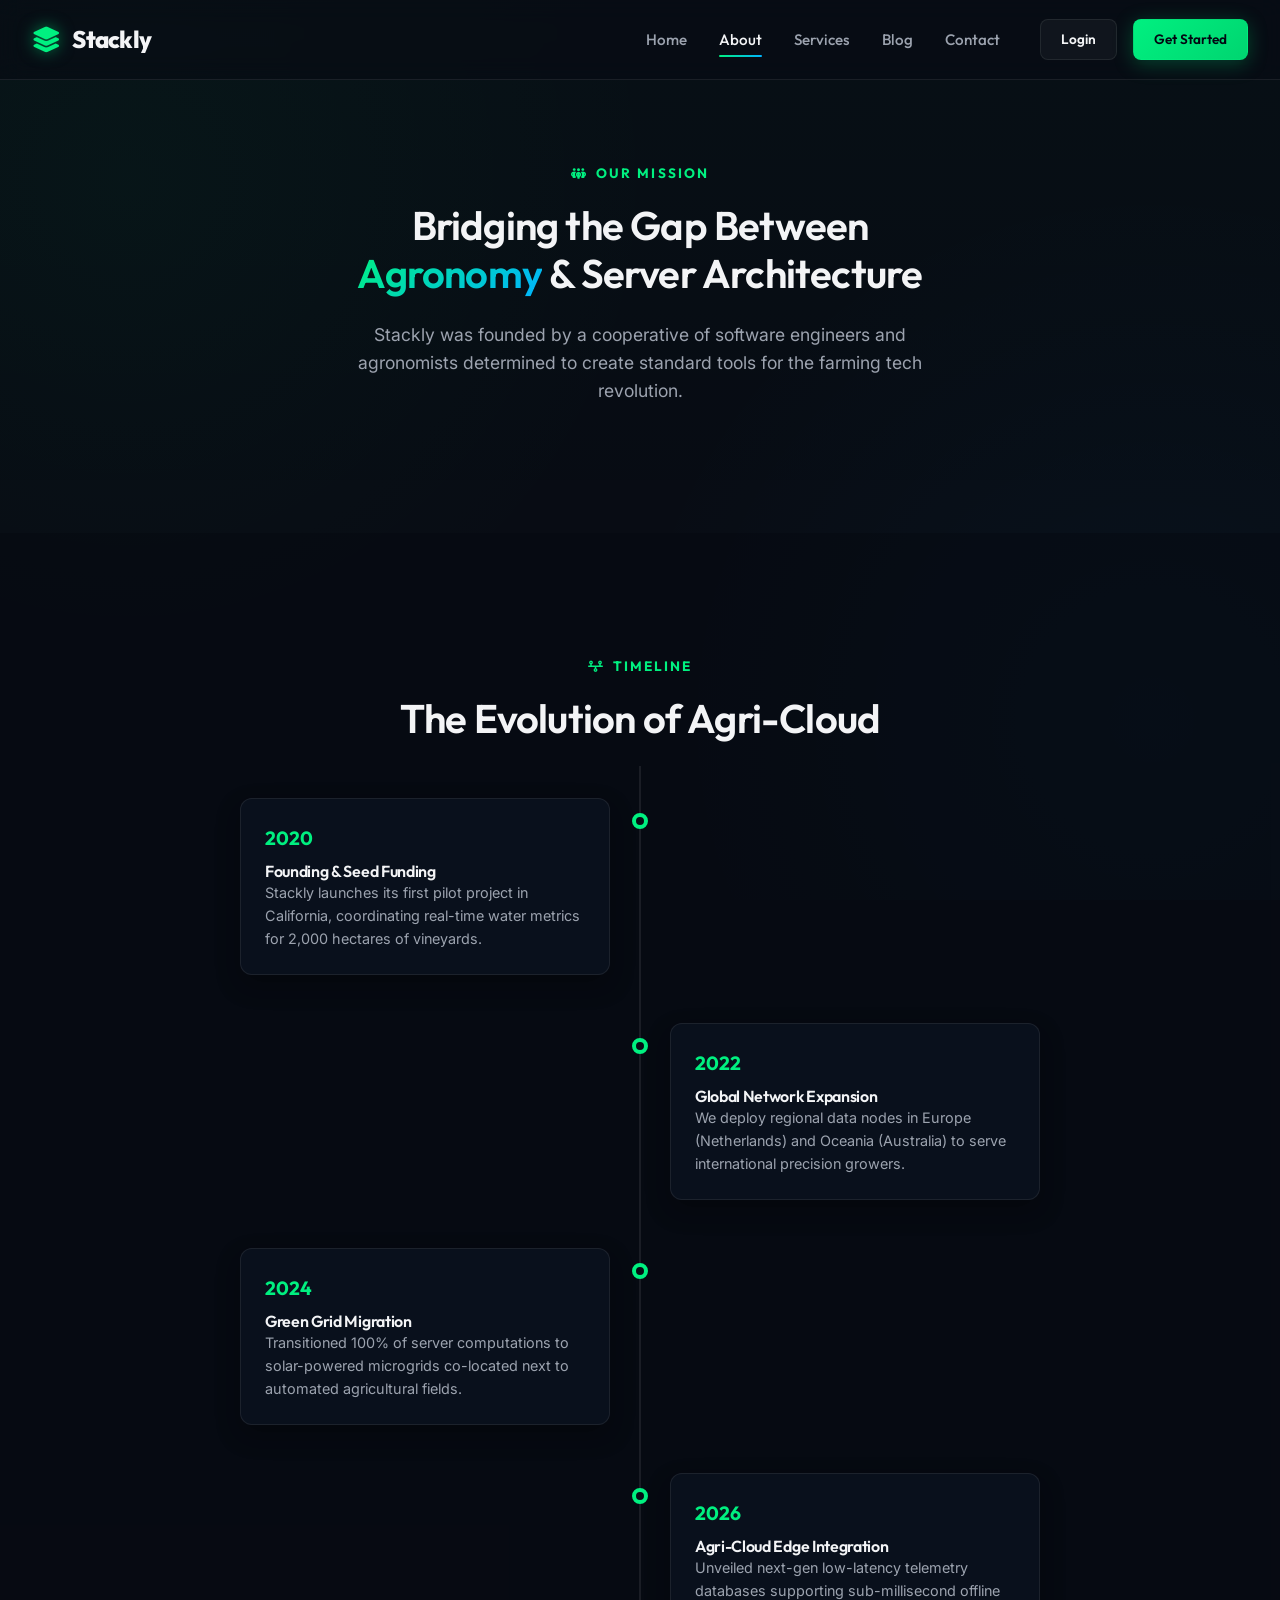
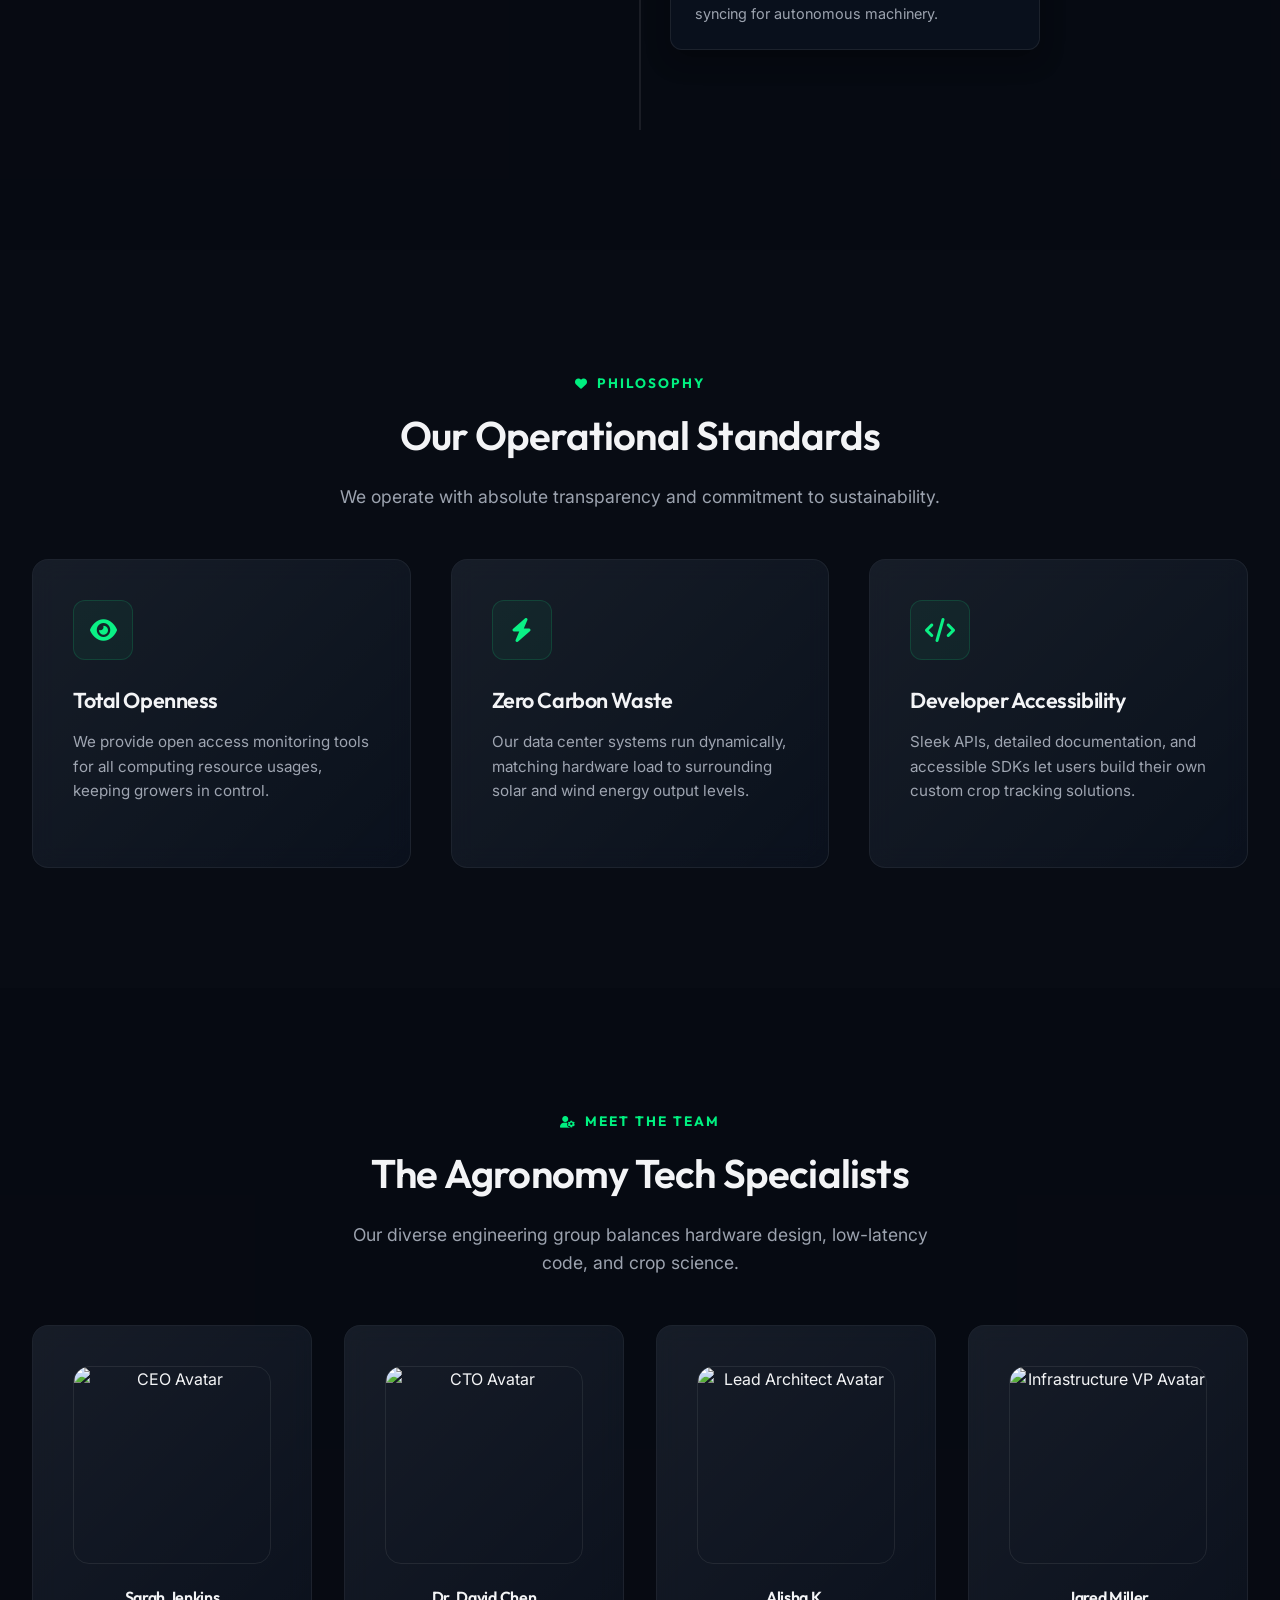
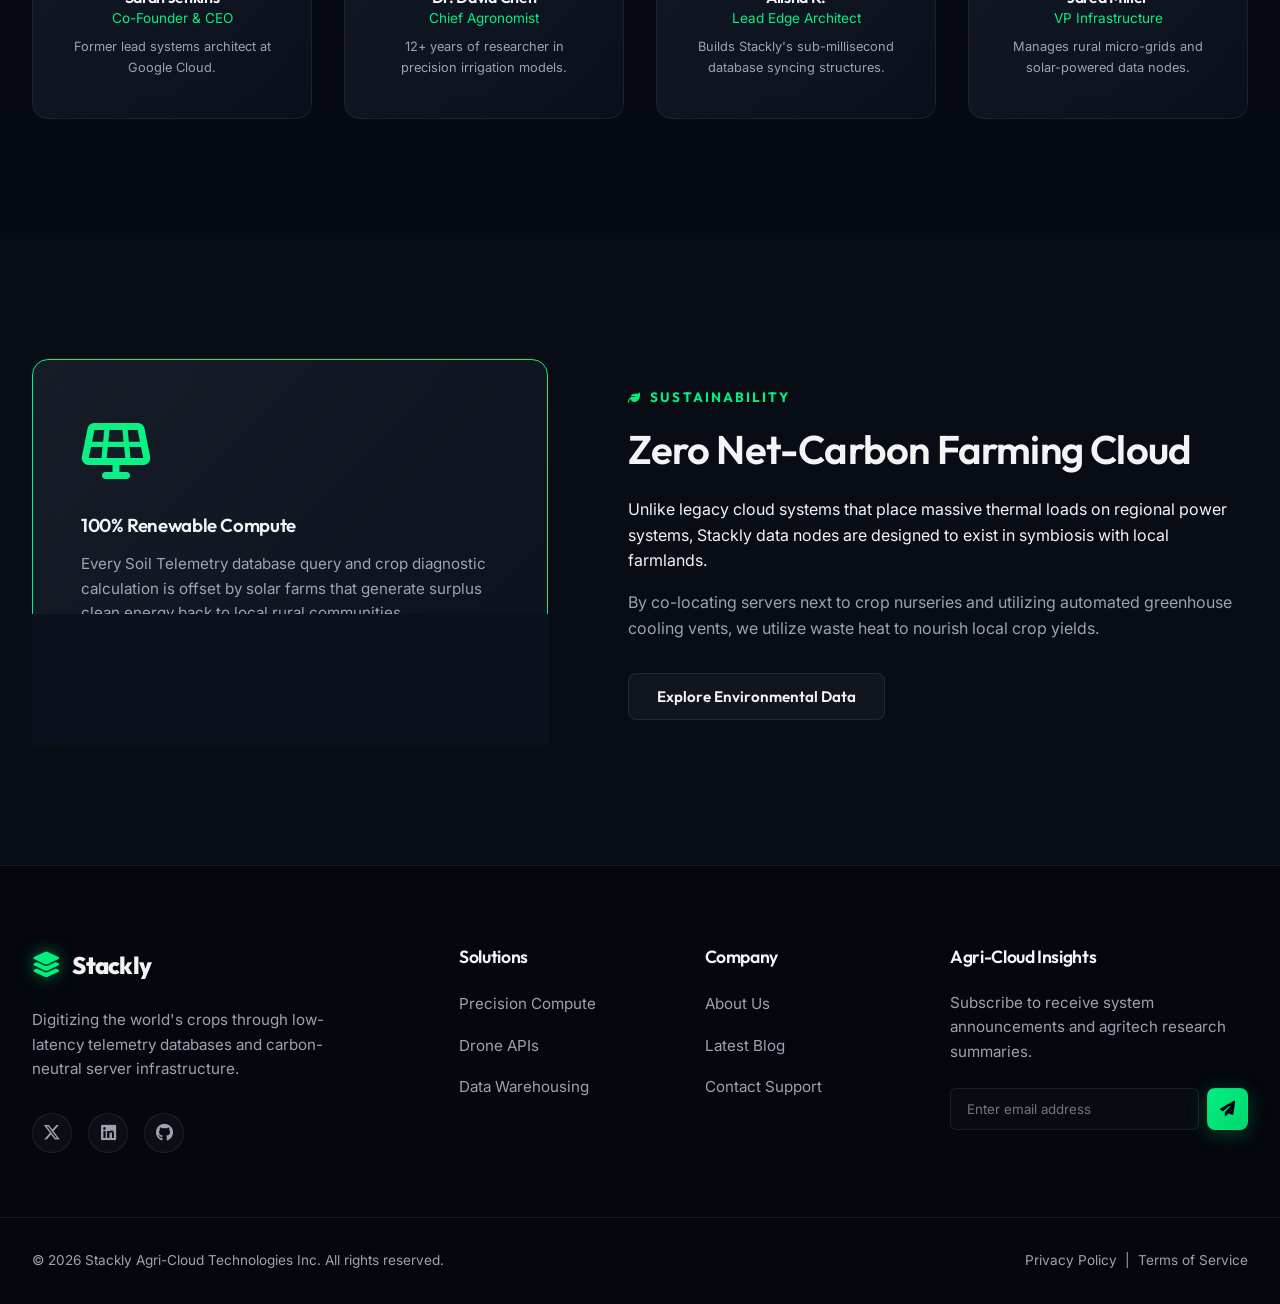
==== about.html @ bdfcc381 "Initial commit" ====
<!DOCTYPE html>
<html lang="en">
<head>
  <meta charset="UTF-8">
  <meta name="viewport" content="width=device-width, initial-scale=1.0">
  <meta name="description" content="Stackly Agri-Cloud - Our journey, team of engineers, and environmental commitment.">
  <title>About Us | Stackly Agri-Cloud</title>
  
  <!-- Core Stylesheet -->
  <link rel="stylesheet" href="style.css">
  
  <!-- Font Awesome Icons -->
  <link rel="stylesheet" href="https://cdnjs.cloudflare.com/ajax/libs/font-awesome/6.4.0/css/all.min.css">
</head>
<body>

  <!-- Radial Background & Canvas Particles -->
  <div class="bg-radial-gradient"></div>
  <canvas id="bg-canvas"></canvas>

  <!-- ==========================================================================
       NAVBAR
  ========================================================================== -->
  <header class="header-nav">
    <div class="container nav-container">
      <!-- Logo -->
      <a href="index.html" class="logo">
        <i class="fa-solid fa-layer-group"></i>
        <span>Stackly</span>
      </a>

      <!-- Hamburger Menu Toggle (Mobile) -->
      <div class="menu-toggle" id="menu-toggle">
        <span></span>
        <span></span>
        <span></span>
      </div>

      <!-- Menu Drawer -->
      <nav class="nav-menu" id="nav-menu">
        <ul class="nav-links">
          <li><a href="index.html" class="nav-link">Home</a></li>
          <li><a href="about.html" class="nav-link active">About</a></li>
          <li><a href="services.html" class="nav-link">Services</a></li>
          <li><a href="blog.html" class="nav-link">Blog</a></li>
          <li><a href="contact.html" class="nav-link">Contact</a></li>
        </ul>
        <div class="nav-buttons">
          <a href="login.html" class="btn btn-secondary">Login</a>
          <a href="register.html" class="btn btn-primary">Get Started</a>
        </div>
      </nav>
    </div>
  </header>

  <!-- ==========================================================================
       SECTION 1: PAGE BANNER
  ========================================================================== -->
  <section class="page-banner">
    <div class="container reveal">
      <span class="section-tag"><i class="fa-solid fa-people-group"></i> OUR MISSION</span>
      <h1 class="section-title">Bridging the Gap Between <br><span class="gradient-text">Agronomy</span> & Server Architecture</h1>
      <p class="section-desc mx-auto">
        Stackly was founded by a cooperative of software engineers and agronomists determined to create standard tools for the farming tech revolution.
      </p>
    </div>
  </section>

  <!-- ==========================================================================
       SECTION 2: OUR STORY (TIMELINE)
  ========================================================================== -->
  <section class="our-story" style="background: rgba(5,8,15,0.4);">
    <div class="container">
      <div class="text-center reveal">
        <span class="section-tag"><i class="fa-solid fa-timeline"></i> TIMELINE</span>
        <h2 class="section-title">The Evolution of Agri-Cloud</h2>
      </div>

      <div class="timeline">
        <!-- Item 1 -->
        <div class="timeline-item reveal">
          <div class="timeline-dot"></div>
          <div class="timeline-card">
            <div class="timeline-year">2020</div>
            <h4 class="font-title">Founding & Seed Funding</h4>
            <p style="color:var(--text-muted); font-size:0.9rem;">
              Stackly launches its first pilot project in California, coordinating real-time water metrics for 2,000 hectares of vineyards.
            </p>
          </div>
        </div>

        <!-- Item 2 -->
        <div class="timeline-item reveal">
          <div class="timeline-dot"></div>
          <div class="timeline-card">
            <div class="timeline-year">2022</div>
            <h4 class="font-title">Global Network Expansion</h4>
            <p style="color:var(--text-muted); font-size:0.9rem;">
              We deploy regional data nodes in Europe (Netherlands) and Oceania (Australia) to serve international precision growers.
            </p>
          </div>
        </div>

        <!-- Item 3 -->
        <div class="timeline-item reveal">
          <div class="timeline-dot"></div>
          <div class="timeline-card">
            <div class="timeline-year">2024</div>
            <h4 class="font-title">Green Grid Migration</h4>
            <p style="color:var(--text-muted); font-size:0.9rem;">
              Transitioned 100% of server computations to solar-powered microgrids co-located next to automated agricultural fields.
            </p>
          </div>
        </div>

        <!-- Item 4 -->
        <div class="timeline-item reveal">
          <div class="timeline-dot"></div>
          <div class="timeline-card">
            <div class="timeline-year">2026</div>
            <h4 class="font-title">Agri-Cloud Edge Integration</h4>
            <p style="color:var(--text-muted); font-size:0.9rem;">
              Unveiled next-gen low-latency telemetry databases supporting sub-millisecond offline syncing for autonomous machinery.
            </p>
          </div>
        </div>
      </div>
    </div>
  </section>

  <!-- ==========================================================================
       SECTION 3: CORE PHILOSOPHY
  ========================================================================== -->
  <section class="philosophy">
    <div class="container">
      <div class="text-center reveal">
        <span class="section-tag"><i class="fa-solid fa-heart"></i> PHILOSOPHY</span>
        <h2 class="section-title">Our Operational Standards</h2>
        <p class="section-desc mx-auto">
          We operate with absolute transparency and commitment to sustainability.
        </p>
      </div>

      <div class="solutions-grid">
        <div class="card-glass reveal">
          <div class="solution-icon"><i class="fa-solid fa-eye"></i></div>
          <h3 class="solution-title font-title">Total Openness</h3>
          <p class="solution-desc">
            We provide open access monitoring tools for all computing resource usages, keeping growers in control.
          </p>
        </div>

        <div class="card-glass reveal">
          <div class="solution-icon"><i class="fa-solid fa-bolt"></i></div>
          <h3 class="solution-title font-title">Zero Carbon Waste</h3>
          <p class="solution-desc">
            Our data center systems run dynamically, matching hardware load to surrounding solar and wind energy output levels.
          </p>
        </div>

        <div class="card-glass reveal">
          <div class="solution-icon"><i class="fa-solid fa-code"></i></div>
          <h3 class="solution-title font-title">Developer Accessibility</h3>
          <p class="solution-desc">
            Sleek APIs, detailed documentation, and accessible SDKs let users build their own custom crop tracking solutions.
          </p>
        </div>
      </div>
    </div>
  </section>

  <!-- ==========================================================================
       SECTION 4: ENGINEERING TEAM
  ========================================================================== -->
  <section class="team" style="background: rgba(5,8,15,0.4);">
    <div class="container">
      <div class="text-center reveal">
        <span class="section-tag"><i class="fa-solid fa-user-gear"></i> MEET THE TEAM</span>
        <h2 class="section-title">The Agronomy Tech Specialists</h2>
        <p class="section-desc mx-auto">
          Our diverse engineering group balances hardware design, low-latency code, and crop science.
        </p>
      </div>

      <div class="team-grid">
        <!-- Member 1 -->
        <div class="team-card card-glass reveal">
          <div class="team-avatar-wrapper">
            <img src="https://images.unsplash.com/photo-1534067783941-51c9c23eccfd?auto=format&fit=crop&w=300&q=80&fm=webp" alt="CEO Avatar" loading="lazy">
          </div>
          <h4 class="font-title">Sarah Jenkins</h4>
          <p style="color:var(--primary); font-size:0.85rem; margin-bottom:0.5rem;">Co-Founder & CEO</p>
          <p style="color:var(--text-muted); font-size:0.8rem;">Former lead systems architect at Google Cloud.</p>
        </div>

        <!-- Member 2 -->
        <div class="team-card card-glass reveal">
          <div class="team-avatar-wrapper">
            <img src="https://images.unsplash.com/photo-1506794778202-cad84cf45f1d?auto=format&fit=crop&w=300&q=80&fm=webp" alt="CTO Avatar" loading="lazy">
          </div>
          <h4 class="font-title">Dr. David Chen</h4>
          <p style="color:var(--primary); font-size:0.85rem; margin-bottom:0.5rem;">Chief Agronomist</p>
          <p style="color:var(--text-muted); font-size:0.8rem;">12+ years of researcher in precision irrigation models.</p>
        </div>

        <!-- Member 3 -->
        <div class="team-card card-glass reveal">
          <div class="team-avatar-wrapper">
            <img src="https://images.unsplash.com/photo-1573496359142-b8d87734a5a2?auto=format&fit=crop&w=300&q=80&fm=webp" alt="Lead Architect Avatar" loading="lazy">
          </div>
          <h4 class="font-title">Alisha K.</h4>
          <p style="color:var(--primary); font-size:0.85rem; margin-bottom:0.5rem;">Lead Edge Architect</p>
          <p style="color:var(--text-muted); font-size:0.8rem;">Builds Stackly's sub-millisecond database syncing structures.</p>
        </div>

        <!-- Member 4 -->
        <div class="team-card card-glass reveal">
          <div class="team-avatar-wrapper">
            <img src="https://images.unsplash.com/photo-1519085360753-af0119f7cbe7?auto=format&fit=crop&w=300&q=80&fm=webp" alt="Infrastructure VP Avatar" loading="lazy">
          </div>
          <h4 class="font-title">Jared Miller</h4>
          <p style="color:var(--primary); font-size:0.85rem; margin-bottom:0.5rem;">VP Infrastructure</p>
          <p style="color:var(--text-muted); font-size:0.8rem;">Manages rural micro-grids and solar-powered data nodes.</p>
        </div>
      </div>
    </div>
  </section>

  <!-- ==========================================================================
       SECTION 5: GREEN ENERGY COMMITMENT
  ========================================================================== -->
  <section class="green-commitment">
    <div class="container dc-grid">
      <div class="dc-visual reveal">
        <div class="card-glass" style="padding:3rem; border-color:var(--primary);">
          <div style="font-size:3.5rem; color:var(--primary); margin-bottom:1rem;"><i class="fa-solid fa-solar-panel"></i></div>
          <h3 class="font-title" style="margin-bottom:1rem;">100% Renewable Compute</h3>
          <p style="color:var(--text-muted); font-size:0.95rem; margin-bottom:1.5rem;">
            Every Soil Telemetry database query and crop diagnostic calculation is offset by solar farms that generate surplus clean energy back to local rural communities.
          </p>
          <button class="btn btn-primary">Download Green SLA PDF</button>
        </div>
      </div>
      <div class="dc-info reveal">
        <span class="section-tag"><i class="fa-solid fa-leaf"></i> SUSTAINABILITY</span>
        <h2 class="section-title">Zero Net-Carbon Farming Cloud</h2>
        <p>
          Unlike legacy cloud systems that place massive thermal loads on regional power systems, Stackly data nodes are designed to exist in symbiosis with local farmlands.
        </p>
        <p style="color:var(--text-muted); margin-top:1rem;">
          By co-locating servers next to crop nurseries and utilizing automated greenhouse cooling vents, we utilize waste heat to nourish local crop yields.
        </p>
        <button class="btn btn-secondary" style="margin-top:2rem;">Explore Environmental Data</button>
      </div>
    </div>
  </section>

  <!-- ==========================================================================
       FOOTER
  ========================================================================== -->
  <footer>
    <div class="container footer-grid">
      <div class="footer-brand">
        <a href="index.html" class="logo">
          <i class="fa-solid fa-layer-group"></i>
          <span>Stackly</span>
        </a>
        <p>
          Digitizing the world's crops through low-latency telemetry databases and carbon-neutral server infrastructure.
        </p>
        <div class="social-links">
          <a href="#" class="social-link"><i class="fa-brands fa-x-twitter"></i></a>
          <a href="#" class="social-link"><i class="fa-brands fa-linkedin"></i></a>
          <a href="#" class="social-link"><i class="fa-brands fa-github"></i></a>
        </div>
      </div>

      <div class="footer-nav-col">
        <h4>Solutions</h4>
        <ul class="footer-links">
          <li><a href="services.html" class="footer-link">Precision Compute</a></li>
          <li><a href="services.html" class="footer-link">Drone APIs</a></li>
          <li><a href="services.html" class="footer-link">Data Warehousing</a></li>
        </ul>
      </div>

      <div class="footer-nav-col">
        <h4>Company</h4>
        <ul class="footer-links">
          <li><a href="about.html" class="footer-link">About Us</a></li>
          <li><a href="blog.html" class="footer-link">Latest Blog</a></li>
          <li><a href="contact.html" class="footer-link">Contact Support</a></li>
        </ul>
      </div>

      <div class="footer-newsletter">
        <h4>Agri-Cloud Insights</h4>
        <p>Subscribe to receive system announcements and agritech research summaries.</p>
        <form class="newsletter-form" onsubmit="event.preventDefault()">
          <input type="email" placeholder="Enter email address" required>
          <button class="btn btn-primary" style="padding:0.75rem;"><i class="fa-solid fa-paper-plane"></i></button>
        </form>
      </div>
    </div>

    <div class="container footer-bottom">
      <span>&copy; 2026 Stackly Agri-Cloud Technologies Inc. All rights reserved.</span>
      <span>Privacy Policy &nbsp;|&nbsp; Terms of Service</span>
    </div>
  </footer>

  <!-- Core Javascript -->
  <script src="main.js"></script>

</body>
</html>
---- style.css ----
/* ==========================================================================
   STYLING SYSTEM FOR STACKLY AGRI-CLOUD
   ========================================================================== */

@import url('https://fonts.googleapis.com/css2?family=Inter:wght@300;400;500;600;700&family=Outfit:wght@400;500;600;700;800&display=swap');

/* --- CSS VARIABLES (Design System) --- */
:root {
  --bg-deep: #080c14;
  --bg-card: rgba(13, 20, 35, 0.65);
  --bg-card-hover: rgba(18, 28, 48, 0.85);
  --border-color: rgba(255, 255, 255, 0.08);
  --border-glow: rgba(0, 240, 128, 0.15);
  
  /* Color Accents */
  --primary: #00f080;       /* Agri Cyber Green */
  --primary-rgb: 0, 240, 128;
  --secondary: #00b4ff;     /* Cloud Cyber Blue */
  --secondary-rgb: 0, 180, 255;
  --accent: #8b5cf6;        /* Deep Violet */
  
  /* Text Colors */
  --text-main: #f3f4f6;
  --text-muted: #9ca3af;
  --text-dark: #4b5563;
  
  /* Status Colors */
  --success: #10b981;
  --warning: #f59e0b;
  --error: #ef4444;
  
  /* Layout */
  --container-width: 1280px;
  --nav-height: 80px;
  
  /* Fonts */
  --font-title: 'Outfit', 'Inter', sans-serif;
  --font-body: 'Inter', sans-serif;
  
  /* Transitions */
  --transition-fast: 0.2s cubic-bezier(0.4, 0, 0.2, 1);
  --transition-normal: 0.4s cubic-bezier(0.4, 0, 0.2, 1);
  --transition-slow: 0.8s cubic-bezier(0.4, 0, 0.2, 1);
}

/* --- BASE STYLES & RESETS --- */
* {
  box-sizing: border-box;
  margin: 0;
  padding: 0;
}

html {
  scroll-behavior: smooth;
  font-size: 16px;
  background-color: var(--bg-deep);
  color: var(--text-main);
  font-family: var(--font-body);
  overflow-x: hidden;
}

body {
  min-height: 100vh;
  line-height: 1.6;
  position: relative;
}

/* --- CANVAS BACKGROUND --- */
#bg-canvas {
  position: fixed;
  top: 0;
  left: 0;
  width: 100%;
  height: 100%;
  z-index: -2;
  pointer-events: none;
}

.bg-radial-gradient {
  position: fixed;
  top: 0;
  left: 0;
  width: 100%;
  height: 100%;
  z-index: -1;
  pointer-events: none;
  background: radial-gradient(circle at 10% 20%, rgba(0, 240, 128, 0.03) 0%, transparent 40%),
              radial-gradient(circle at 90% 80%, rgba(0, 180, 255, 0.04) 0%, transparent 40%),
              #080c14;
}

/* --- TYPOGRAPHY --- */
h1, h2, h3, h4, h5, h6 {
  font-family: var(--font-title);
  font-weight: 600;
  letter-spacing: -0.02em;
  line-height: 1.2;
}

a {
  color: inherit;
  text-decoration: none;
  transition: var(--transition-fast);
}

img {
  max-width: 100%;
  height: auto;
  display: block;
}

/* --- UTILITIES --- */
.container {
  width: 100%;
  max-width: var(--container-width);
  margin: 0 auto;
  padding: 0 2rem;
}

.gradient-text {
  background: linear-gradient(135deg, var(--primary) 0%, var(--secondary) 100%);
  -webkit-background-clip: text;
  -webkit-text-fill-color: transparent;
}

.gradient-text-alt {
  background: linear-gradient(135deg, var(--secondary) 0%, var(--accent) 100%);
  -webkit-background-clip: text;
  -webkit-text-fill-color: transparent;
}

.section-tag {
  font-family: var(--font-title);
  font-size: 0.85rem;
  font-weight: 700;
  text-transform: uppercase;
  letter-spacing: 0.15em;
  color: var(--primary);
  display: inline-flex;
  align-items: center;
  gap: 0.5rem;
  margin-bottom: 1rem;
}

.section-tag i {
  font-size: 0.75rem;
}

.section-title {
  font-size: 2.5rem;
  margin-bottom: 1.5rem;
}

.section-desc {
  font-size: 1.1rem;
  color: var(--text-muted);
  max-width: 600px;
  margin-bottom: 3rem;
}

.text-center {
  text-align: center;
}

.mx-auto {
  margin-left: auto;
  margin-right: auto;
}

/* --- BUTTONS --- */
.btn {
  display: inline-flex;
  align-items: center;
  justify-content: center;
  padding: 0.8rem 1.75rem;
  border-radius: 8px;
  font-family: var(--font-title);
  font-weight: 600;
  font-size: 0.95rem;
  cursor: pointer;
  transition: var(--transition-fast);
  gap: 0.5rem;
  border: 1px solid transparent;
}

.btn-primary {
  background: linear-gradient(135deg, var(--primary) 0%, #00d570 100%);
  color: #030712;
  box-shadow: 0 4px 20px rgba(0, 240, 128, 0.25);
}

.btn-primary:hover {
  transform: translateY(-2px);
  box-shadow: 0 8px 25px rgba(0, 240, 128, 0.4);
}

.btn-secondary {
  background: rgba(255, 255, 255, 0.04);
  color: var(--text-main);
  border-color: var(--border-color);
}

.btn-secondary:hover {
  background: rgba(255, 255, 255, 0.08);
  border-color: rgba(255, 255, 255, 0.2);
  transform: translateY(-2px);
}

.btn-accent {
  background: linear-gradient(135deg, var(--secondary) 0%, #009ce0 100%);
  color: #030712;
  box-shadow: 0 4px 20px rgba(0, 180, 255, 0.25);
}

.btn-accent:hover {
  transform: translateY(-2px);
  box-shadow: 0 8px 25px rgba(0, 180, 255, 0.4);
}

/* --- HEADER / NAVIGATION --- */
.header-nav {
  position: fixed;
  top: 0;
  left: 0;
  width: 100%;
  height: var(--nav-height);
  z-index: 1000;
  backdrop-filter: blur(12px);
  border-bottom: 1px solid var(--border-color);
  background: rgba(8, 12, 20, 0.7);
  transition: var(--transition-normal);
}

.header-nav.scrolled {
  height: 70px;
  background: rgba(8, 12, 20, 0.9);
  box-shadow: 0 10px 30px rgba(0, 0, 0, 0.5);
}

.nav-container {
  display: flex;
  justify-content: space-between;
  align-items: center;
  height: 100%;
}

.logo {
  display: flex;
  align-items: center;
  gap: 0.75rem;
  font-family: var(--font-title);
  font-size: 1.5rem;
  font-weight: 800;
  letter-spacing: -0.03em;
}

.logo i {
  color: var(--primary);
  font-size: 1.6rem;
  filter: drop-shadow(0 0 8px rgba(0, 240, 128, 0.5));
}

.nav-menu {
  display: flex;
  align-items: center;
  gap: 2.5rem;
}

.nav-links {
  display: flex;
  list-style: none;
  gap: 2rem;
}

.nav-link {
  font-family: var(--font-title);
  font-weight: 500;
  font-size: 0.95rem;
  color: var(--text-muted);
  position: relative;
  padding: 0.5rem 0;
}

.nav-link:hover, .nav-link.active {
  color: var(--text-main);
}

.nav-link::after {
  content: '';
  position: absolute;
  bottom: 0;
  left: 0;
  width: 0;
  height: 2px;
  background: linear-gradient(90deg, var(--primary), var(--secondary));
  transition: var(--transition-fast);
  border-radius: 4px;
}

.nav-link:hover::after, .nav-link.active::after {
  width: 100%;
}

.nav-buttons {
  display: flex;
  gap: 1rem;
}

.nav-buttons .btn {
  padding: 0.55rem 1.25rem;
  font-size: 0.85rem;
}

/* Hamburger menu */
.menu-toggle {
  display: none;
  flex-direction: column;
  gap: 6px;
  cursor: pointer;
  z-index: 1001;
}

.menu-toggle span {
  width: 28px;
  height: 2px;
  background-color: var(--text-main);
  transition: var(--transition-normal);
  border-radius: 2px;
}

/* --- FOOTER --- */
footer {
  background: #04070d;
  border-top: 1px solid var(--border-color);
  padding: 5rem 0 2rem 0;
  position: relative;
  z-index: 10;
}

.footer-grid {
  display: grid;
  grid-template-columns: 2fr 1fr 1fr 1.5fr;
  gap: 4rem;
  margin-bottom: 4rem;
}

.footer-brand .logo {
  margin-bottom: 1.5rem;
}

.footer-brand p {
  color: var(--text-muted);
  font-size: 0.95rem;
  margin-bottom: 2rem;
  max-width: 320px;
}

.social-links {
  display: flex;
  gap: 1rem;
}

.social-link {
  width: 40px;
  height: 40px;
  border-radius: 50%;
  background: rgba(255, 255, 255, 0.03);
  border: 1px solid var(--border-color);
  display: flex;
  align-items: center;
  justify-content: center;
  color: var(--text-muted);
  font-size: 1.1rem;
  transition: var(--transition-fast);
}

.social-link:hover {
  background: var(--primary);
  color: #030712;
  border-color: var(--primary);
  transform: translateY(-3px);
  box-shadow: 0 5px 15px rgba(0, 240, 128, 0.3);
}

.footer-nav-col h4 {
  font-size: 1.1rem;
  margin-bottom: 1.5rem;
  color: var(--text-main);
}

.footer-links {
  list-style: none;
  display: flex;
  flex-direction: column;
  gap: 1rem;
}

.footer-link {
  color: var(--text-muted);
  font-size: 0.95rem;
}

.footer-link:hover {
  color: var(--primary);
  padding-left: 5px;
}

.footer-newsletter h4 {
  font-size: 1.1rem;
  margin-bottom: 1.5rem;
}

.footer-newsletter p {
  color: var(--text-muted);
  font-size: 0.95rem;
  margin-bottom: 1.5rem;
}

.newsletter-form {
  display: flex;
  gap: 0.5rem;
}

.newsletter-form input {
  flex: 1;
  background: rgba(255, 255, 255, 0.02);
  border: 1px solid var(--border-color);
  border-radius: 6px;
  padding: 0.75rem 1rem;
  color: var(--text-main);
  outline: none;
  font-family: var(--font-body);
}

.newsletter-form input:focus {
  border-color: var(--primary);
}

.footer-bottom {
  border-top: 1px solid var(--border-color);
  padding-top: 2rem;
  display: flex;
  justify-content: space-between;
  align-items: center;
  color: var(--text-muted);
  font-size: 0.85rem;
}

/* --- GLASSMORPHIC CARDS --- */
.card-glass {
  background: var(--bg-card);
  border: 1px solid var(--border-color);
  border-radius: 16px;
  padding: 2.5rem;
  backdrop-filter: blur(12px);
  transition: var(--transition-normal);
  position: relative;
  overflow: hidden;
}

.card-glass::before {
  content: '';
  position: absolute;
  top: 0;
  left: 0;
  width: 100%;
  height: 100%;
  background: linear-gradient(135deg, rgba(255,255,255,0.05) 0%, transparent 100%);
  pointer-events: none;
}

.card-glass:hover {
  background: var(--bg-card-hover);
  border-color: rgba(0, 240, 128, 0.3);
  transform: translateY(-5px);
  box-shadow: 0 15px 35px rgba(0, 0, 0, 0.3), 0 0 30px var(--border-glow);
}

/* --- SECTIONS (GENERAL) --- */
section {
  padding: 7.5rem 0;
  position: relative;
}

/* --- HERO SECTION --- */
.hero {
  min-height: 100vh;
  display: flex;
  align-items: center;
  padding-top: calc(var(--nav-height) + 2rem);
  position: relative;
  overflow: hidden;
}

.hero-grid {
  display: grid;
  grid-template-columns: 1.2fr 1fr;
  gap: 4rem;
  align-items: center;
}

.hero-tag {
  background: rgba(0, 240, 128, 0.08);
  border: 1px solid rgba(0, 240, 128, 0.2);
  color: var(--primary);
  padding: 0.4rem 1rem;
  border-radius: 30px;
  font-family: var(--font-title);
  font-weight: 700;
  font-size: 0.8rem;
  letter-spacing: 0.1em;
  display: inline-flex;
  align-items: center;
  gap: 0.5rem;
  margin-bottom: 2rem;
}

.hero h1 {
  font-size: 3.75rem;
  line-height: 1.1;
  margin-bottom: 1.5rem;
  font-weight: 800;
}

.hero p {
  font-size: 1.15rem;
  color: var(--text-muted);
  margin-bottom: 2.5rem;
  max-width: 540px;
}

.hero-buttons {
  display: flex;
  gap: 1.5rem;
}

.hero-visual {
  position: relative;
  border-radius: 20px;
  overflow: hidden;
}

.hero-visual::before {
  content: '';
  position: absolute;
  inset: 0;
  background: linear-gradient(to top, var(--bg-deep), transparent 50%);
  z-index: 2;
}

.hero-image-wrapper {
  border-radius: 20px;
  overflow: hidden;
  border: 1px solid var(--border-color);
  box-shadow: 0 20px 50px rgba(0, 0, 0, 0.6);
  position: relative;
}

.hero-image-wrapper::after {
  content: '';
  position: absolute;
  inset: 0;
  border: 1px solid rgba(0, 240, 128, 0.2);
  border-radius: 20px;
  pointer-events: none;
}

.hero-image-wrapper img {
  width: 100%;
  height: 480px;
  object-fit: cover;
  transition: var(--transition-slow);
}

.hero-visual:hover img {
  transform: scale(1.03);
}

/* --- STATS SECTION --- */
.stats {
  padding: 4rem 0;
  background: rgba(5, 8, 15, 0.6);
  border-bottom: 1px solid var(--border-color);
  border-top: 1px solid var(--border-color);
  backdrop-filter: blur(10px);
}

.stats-grid {
  display: grid;
  grid-template-columns: repeat(4, 1fr);
  gap: 2rem;
}

.stat-item {
  text-align: center;
}

.stat-num {
  font-family: var(--font-title);
  font-size: 3.5rem;
  font-weight: 800;
  line-height: 1;
  margin-bottom: 0.5rem;
}

.stat-label {
  color: var(--text-muted);
  font-size: 0.95rem;
  text-transform: uppercase;
  letter-spacing: 0.1em;
}

/* --- SOLUTIONS / SERVICES CARDS --- */
.solutions-grid {
  display: grid;
  grid-template-columns: repeat(3, 1fr);
  gap: 2.5rem;
}

.solution-icon {
  width: 60px;
  height: 60px;
  border-radius: 12px;
  background: rgba(0, 240, 128, 0.05);
  border: 1px solid rgba(0, 240, 128, 0.15);
  color: var(--primary);
  display: flex;
  align-items: center;
  justify-content: center;
  font-size: 1.5rem;
  margin-bottom: 1.75rem;
  transition: var(--transition-fast);
}

.card-glass:hover .solution-icon {
  background: var(--primary);
  color: #030712;
  transform: scale(1.1);
  box-shadow: 0 0 15px rgba(0, 240, 128, 0.4);
}

.solution-title {
  font-size: 1.35rem;
  margin-bottom: 1rem;
}

.solution-desc {
  color: var(--text-muted);
  font-size: 0.95rem;
  margin-bottom: 1.5rem;
}

.solution-link {
  display: inline-flex;
  align-items: center;
  gap: 0.5rem;
  color: var(--primary);
  font-family: var(--font-title);
  font-weight: 600;
  font-size: 0.9rem;
}

.solution-link i {
  transition: var(--transition-fast);
}

.solution-link:hover i {
  transform: translateX(4px);
}

/* --- DATA CENTER FEATURE --- */
.dc-grid {
  display: grid;
  grid-template-columns: 1fr 1.2fr;
  gap: 5rem;
  align-items: center;
}

.dc-info {
  position: relative;
}

.dc-features-list {
  list-style: none;
  margin: 2rem 0;
  display: flex;
  flex-direction: column;
  gap: 1.25rem;
}

.dc-feature-item {
  display: flex;
  gap: 1rem;
  align-items: flex-start;
}

.dc-feature-item i {
  color: var(--secondary);
  font-size: 1.25rem;
  margin-top: 0.2rem;
}

.dc-feature-item h4 {
  font-size: 1.1rem;
  margin-bottom: 0.25rem;
}

.dc-feature-item p {
  color: var(--text-muted);
  font-size: 0.9rem;
}

.dc-visual {
  position: relative;
}

.dc-panel {
  border-radius: 16px;
  background: var(--bg-card);
  border: 1px solid var(--border-color);
  padding: 2rem;
  position: relative;
  overflow: hidden;
  box-shadow: 0 20px 40px rgba(0,0,0,0.5);
}

.dc-panel::after {
  content: '';
  position: absolute;
  top: 0;
  left: 0;
  right: 0;
  height: 2px;
  background: linear-gradient(90deg, var(--primary), var(--secondary));
}

.dc-rack-grid {
  display: flex;
  flex-direction: column;
  gap: 1rem;
}

.dc-rack {
  background: rgba(8, 12, 20, 0.8);
  border: 1px solid rgba(255, 255, 255, 0.03);
  border-radius: 8px;
  padding: 1rem;
}

.dc-rack-header {
  display: flex;
  justify-content: space-between;
  font-size: 0.8rem;
  color: var(--text-muted);
  margin-bottom: 0.75rem;
}

.dc-leds {
  display: flex;
  gap: 6px;
}

.dc-led {
  width: 8px;
  height: 8px;
  border-radius: 50%;
  background: #27272a;
}

.dc-led.active-green {
  background: var(--primary);
  box-shadow: 0 0 8px var(--primary);
  animation: pulse-led 1s infinite alternate;
}

.dc-led.active-blue {
  background: var(--secondary);
  box-shadow: 0 0 8px var(--secondary);
  animation: pulse-led 1.2s infinite alternate;
}

.dc-bars {
  display: flex;
  flex-direction: column;
  gap: 6px;
}

.dc-bar {
  height: 4px;
  background: rgba(255, 255, 255, 0.05);
  border-radius: 2px;
  overflow: hidden;
}

.dc-bar-fill {
  height: 100%;
  width: 0;
  background: linear-gradient(90deg, var(--primary), var(--secondary));
  transition: width 1.5s ease-out;
}

@keyframes pulse-led {
  0% { opacity: 0.4; }
  100% { opacity: 1; }
}

/* --- INTERACTIVE DASHBOARD SECTION --- */
.dashboard-preview {
  background: radial-gradient(circle at center, rgba(0, 180, 255, 0.03) 0%, transparent 70%);
}

.dash-window {
  border-radius: 16px;
  background: #0b111e;
  border: 1px solid var(--border-color);
  box-shadow: 0 30px 60px rgba(0, 0, 0, 0.7);
  overflow: hidden;
  max-width: 1000px;
  margin: 0 auto;
}

.dash-titlebar {
  background: #070a12;
  border-bottom: 1px solid var(--border-color);
  padding: 0.75rem 1.5rem;
  display: flex;
  justify-content: space-between;
  align-items: center;
}

.dash-dots {
  display: flex;
  gap: 8px;
}

.dash-dot {
  width: 12px;
  height: 12px;
  border-radius: 50%;
}

.dash-dot.red { background: #ef4444; }
.dash-dot.yellow { background: #f59e0b; }
.dash-dot.green { background: #10b981; }

.dash-title {
  font-family: var(--font-title);
  font-size: 0.8rem;
  color: var(--text-muted);
  font-weight: 500;
}

.dash-content-mock {
  padding: 2rem;
  display: grid;
  grid-template-columns: 240px 1fr;
  gap: 2rem;
  min-height: 400px;
}

.dash-sidebar-mock {
  border-right: 1px solid var(--border-color);
  padding-right: 1.5rem;
  display: flex;
  flex-direction: column;
  gap: 1rem;
}

.dash-side-item {
  display: flex;
  align-items: center;
  gap: 0.75rem;
  padding: 0.75rem 1rem;
  border-radius: 8px;
  color: var(--text-muted);
  font-weight: 500;
  font-size: 0.9rem;
}

.dash-side-item.active {
  background: rgba(0, 240, 128, 0.08);
  color: var(--primary);
}

.dash-main-mock {
  display: flex;
  flex-direction: column;
  gap: 2rem;
}

.dash-cards-row {
  display: grid;
  grid-template-columns: repeat(3, 1fr);
  gap: 1.5rem;
}

.dash-metric-card {
  background: rgba(255, 255, 255, 0.02);
  border: 1px solid var(--border-color);
  border-radius: 12px;
  padding: 1.25rem;
}

.dash-metric-header {
  font-size: 0.8rem;
  color: var(--text-muted);
  margin-bottom: 0.5rem;
}

.dash-metric-val {
  font-size: 1.8rem;
  font-weight: 700;
  font-family: var(--font-title);
}

.dash-chart-panel {
  background: rgba(255, 255, 255, 0.02);
  border: 1px solid var(--border-color);
  border-radius: 12px;
  padding: 1.5rem;
  flex: 1;
  display: flex;
  flex-direction: column;
}

.dash-chart-header {
  display: flex;
  justify-content: space-between;
  margin-bottom: 1.5rem;
}

.dash-chart-title {
  font-size: 1rem;
}

.dash-chart-svg {
  width: 100%;
  height: 150px;
}

/* --- TABBED TECH SECTION --- */
.tech-tabs {
  display: flex;
  justify-content: center;
  gap: 1.5rem;
  margin-bottom: 3.5rem;
}

.tech-tab {
  background: rgba(255, 255, 255, 0.02);
  border: 1px solid var(--border-color);
  color: var(--text-muted);
  padding: 1rem 2rem;
  border-radius: 50px;
  cursor: pointer;
  font-family: var(--font-title);
  font-weight: 600;
  transition: var(--transition-fast);
}

.tech-tab:hover, .tech-tab.active {
  background: var(--primary);
  color: #030712;
  border-color: var(--primary);
  box-shadow: 0 5px 20px rgba(0, 240, 128, 0.3);
}

.tech-content {
  display: none;
}

.tech-content.active {
  display: grid;
  grid-template-columns: 1.2fr 1fr;
  gap: 4rem;
  align-items: center;
  animation: fade-in-scale 0.5s ease-out;
}

@keyframes fade-in-scale {
  0% { opacity: 0; transform: scale(0.98); }
  100% { opacity: 1; transform: scale(1); }
}

.tech-info h3 {
  font-size: 1.8rem;
  margin-bottom: 1rem;
}

.tech-info p {
  color: var(--text-muted);
  margin-bottom: 2rem;
}

.tech-details {
  display: grid;
  grid-template-columns: 1fr 1fr;
  gap: 1.5rem;
}

.tech-detail-box {
  background: rgba(255, 255, 255, 0.02);
  border: 1px solid var(--border-color);
  padding: 1.25rem;
  border-radius: 10px;
}

.tech-detail-box i {
  color: var(--primary);
  font-size: 1.3rem;
  margin-bottom: 0.75rem;
}

.tech-detail-box h4 {
  font-size: 1rem;
  margin-bottom: 0.5rem;
}

.tech-detail-box p {
  font-size: 0.85rem;
  color: var(--text-muted);
  margin-bottom: 0;
}

.tech-img-wrapper {
  border-radius: 16px;
  overflow: hidden;
  border: 1px solid var(--border-color);
  position: relative;
  height: 350px;
}

.tech-img-wrapper img {
  width: 100%;
  height: 100%;
  object-fit: cover;
}

/* --- GLOBAL MAP SECTION --- */
.map-container {
  max-width: 900px;
  margin: 0 auto;
  position: relative;
  border: 1px solid var(--border-color);
  border-radius: 20px;
  padding: 3rem;
  background: rgba(13, 20, 35, 0.3);
  backdrop-filter: blur(8px);
}

.map-svg {
  width: 100%;
  height: auto;
  fill: #1a2436;
}

.map-pin {
  cursor: pointer;
}

.map-pin circle {
  fill: var(--primary);
}

.map-pin .pulse {
  animation: pin-pulse 2s infinite ease-out;
  transform-origin: center;
}

@keyframes pin-pulse {
  0% { transform: scale(1); opacity: 0.8; }
  100% { transform: scale(3.5); opacity: 0; }
}

.map-tooltip {
  position: absolute;
  background: #0f172a;
  border: 1px solid var(--primary);
  padding: 0.75rem 1rem;
  border-radius: 8px;
  color: var(--text-main);
  pointer-events: none;
  font-size: 0.85rem;
  box-shadow: 0 10px 25px rgba(0,0,0,0.5);
  display: none;
  z-index: 100;
}

/* --- TESTIMONIALS --- */
.testimonials-slider {
  max-width: 800px;
  margin: 0 auto;
  position: relative;
}

.testimonial-card {
  display: none;
  text-align: center;
  animation: fade-in 0.6s ease-out;
}

.testimonial-card.active {
  display: block;
}

.test-quote {
  font-family: var(--font-title);
  font-size: 1.6rem;
  line-height: 1.5;
  margin-bottom: 2rem;
  font-style: italic;
  font-weight: 500;
}

.test-user {
  display: flex;
  flex-direction: column;
  align-items: center;
  gap: 0.75rem;
}

.test-avatar {
  width: 65px;
  height: 65px;
  border-radius: 50%;
  border: 2px solid var(--primary);
  object-fit: cover;
}

.test-name {
  font-family: var(--font-title);
  font-weight: 600;
  font-size: 1.1rem;
}

.test-role {
  color: var(--text-muted);
  font-size: 0.85rem;
}

.slider-dots {
  display: flex;
  justify-content: center;
  gap: 10px;
  margin-top: 3rem;
}

.slider-dot {
  width: 10px;
  height: 10px;
  border-radius: 50%;
  background: rgba(255,255,255,0.1);
  cursor: pointer;
  transition: var(--transition-fast);
}

.slider-dot.active {
  background: var(--primary);
  width: 25px;
  border-radius: 10px;
}

/* --- FAQ ACCORDION --- */
.faq-accordion {
  max-width: 800px;
  margin: 0 auto;
  display: flex;
  flex-direction: column;
  gap: 1.25rem;
}

.faq-item {
  background: rgba(255, 255, 255, 0.02);
  border: 1px solid var(--border-color);
  border-radius: 12px;
  overflow: hidden;
  transition: var(--transition-normal);
}

.faq-header {
  padding: 1.5rem 2rem;
  display: flex;
  justify-content: space-between;
  align-items: center;
  cursor: pointer;
  user-select: none;
}

.faq-question {
  font-family: var(--font-title);
  font-size: 1.15rem;
  font-weight: 600;
}

.faq-toggle {
  width: 30px;
  height: 30px;
  border-radius: 50%;
  background: rgba(255,255,255,0.03);
  display: flex;
  align-items: center;
  justify-content: center;
  color: var(--text-muted);
  transition: var(--transition-normal);
}

.faq-item.active {
  border-color: rgba(0, 240, 128, 0.25);
  background: rgba(0, 240, 128, 0.02);
}

.faq-item.active .faq-toggle {
  transform: rotate(45deg);
  background: var(--primary);
  color: #030712;
}

.faq-body {
  max-height: 0;
  overflow: hidden;
  transition: max-height 0.4s ease-out;
}

.faq-answer {
  padding: 0 2rem 1.5rem 2rem;
  color: var(--text-muted);
  font-size: 0.95rem;
  line-height: 1.7;
}

/* --- SCROLL REVEAL CLASS --- */
.reveal {
  opacity: 0;
  transform: translateY(30px);
  transition: opacity 0.8s ease-out, transform 0.8s ease-out;
}

.reveal.active {
  opacity: 1;
  transform: translateY(0);
}

/* --- ABOUT PAGE SPECIFICS --- */
.page-banner {
  padding: 10rem 0 5rem 0;
  text-align: center;
  position: relative;
  background: linear-gradient(180deg, rgba(0, 240, 128, 0.02) 0%, transparent 100%);
}

.timeline {
  position: relative;
  max-width: 800px;
  margin: 0 auto;
  padding: 2rem 0;
}

.timeline::before {
  content: '';
  position: absolute;
  top: 0;
  bottom: 0;
  left: 50%;
  width: 2px;
  background: var(--border-color);
  transform: translateX(-50%);
}

.timeline-item {
  display: flex;
  justify-content: flex-end;
  padding-right: 30px;
  position: relative;
  margin-bottom: 3rem;
  width: 50%;
}

.timeline-item:nth-child(even) {
  align-self: flex-end;
  justify-content: flex-start;
  padding-left: 30px;
  padding-right: 0;
  margin-left: 50%;
}

.timeline-dot {
  width: 16px;
  height: 16px;
  border-radius: 50%;
  background: var(--bg-deep);
  border: 4px solid var(--primary);
  position: absolute;
  right: -8px;
  top: 15px;
  z-index: 10;
}

.timeline-item:nth-child(even) .timeline-dot {
  left: -8px;
  right: auto;
}

.timeline-card {
  background: var(--bg-card);
  border: 1px solid var(--border-color);
  border-radius: 12px;
  padding: 1.5rem;
  box-shadow: 0 10px 25px rgba(0,0,0,0.3);
}

.timeline-year {
  font-family: var(--font-title);
  color: var(--primary);
  font-weight: 700;
  font-size: 1.2rem;
  margin-bottom: 0.5rem;
}

.team-grid {
  display: grid;
  grid-template-columns: repeat(4, 1fr);
  gap: 2rem;
}

.team-card {
  text-align: center;
}

.team-avatar-wrapper {
  border-radius: 16px;
  overflow: hidden;
  margin-bottom: 1.5rem;
  border: 1px solid var(--border-color);
  position: relative;
  aspect-ratio: 1;
}

.team-avatar-wrapper img {
  width: 100%;
  height: 100%;
  object-fit: cover;
  transition: var(--transition-normal);
}

.team-card:hover img {
  transform: scale(1.05);
}

/* --- SERVICES & PRICING --- */
.price-toggle-container {
  display: flex;
  align-items: center;
  justify-content: center;
  gap: 1rem;
  margin-bottom: 3.5rem;
}

.price-toggle-label {
  font-family: var(--font-title);
  font-weight: 600;
  font-size: 1rem;
  color: var(--text-muted);
  cursor: pointer;
}

.price-toggle-label.active {
  color: var(--text-main);
}

.toggle-switch {
  width: 60px;
  height: 30px;
  background: rgba(255,255,255,0.05);
  border: 1px solid var(--border-color);
  border-radius: 30px;
  position: relative;
  cursor: pointer;
}

.toggle-knob {
  width: 22px;
  height: 22px;
  background: var(--primary);
  border-radius: 50%;
  position: absolute;
  top: 3px;
  left: 3px;
  transition: var(--transition-fast);
  box-shadow: 0 0 10px rgba(0, 240, 128, 0.5);
}

.toggle-switch.active .toggle-knob {
  left: 33px;
}

.pricing-grid {
  display: grid;
  grid-template-columns: repeat(3, 1fr);
  gap: 2.5rem;
}

.price-header {
  margin-bottom: 1.5rem;
}

.price-plan {
  font-size: 1.25rem;
  color: var(--text-muted);
  margin-bottom: 0.5rem;
}

.price-amount {
  font-family: var(--font-title);
  font-size: 3rem;
  font-weight: 800;
  color: var(--text-main);
}

.price-amount span {
  font-size: 1rem;
  font-weight: 500;
  color: var(--text-muted);
}

.pricing-card.popular {
  border-color: var(--primary);
  box-shadow: 0 10px 30px rgba(0, 240, 128, 0.1);
  transform: scale(1.03);
}

.pricing-card.popular:hover {
  box-shadow: 0 20px 40px rgba(0, 240, 128, 0.2);
}

.pricing-badge {
  position: absolute;
  top: 1.5rem;
  right: 1.5rem;
  background: var(--primary);
  color: #030712;
  padding: 0.25rem 0.75rem;
  border-radius: 20px;
  font-size: 0.75rem;
  font-weight: 700;
}

.pricing-list {
  list-style: none;
  margin: 2rem 0;
  display: flex;
  flex-direction: column;
  gap: 1rem;
}

.pricing-list-item {
  display: flex;
  align-items: center;
  gap: 0.75rem;
  font-size: 0.95rem;
}

.pricing-list-item i {
  color: var(--primary);
}

.pricing-list-item.disabled {
  color: var(--text-dark);
}

.pricing-list-item.disabled i {
  color: var(--text-dark);
}

/* --- BLOG SPECIFICS --- */
.blog-featured-card {
  display: grid;
  grid-template-columns: 1.2fr 1fr;
  gap: 4rem;
  align-items: center;
  margin-bottom: 5rem;
}

.blog-featured-img {
  border-radius: 16px;
  overflow: hidden;
  border: 1px solid var(--border-color);
  height: 380px;
}

.blog-featured-img img {
  width: 100%;
  height: 100%;
  object-fit: cover;
}

.blog-grid {
  display: grid;
  grid-template-columns: repeat(3, 1fr);
  gap: 2.5rem;
}

.blog-card {
  display: flex;
  flex-direction: column;
  height: 100%;
}

.blog-card-img {
  height: 200px;
  overflow: hidden;
  border-radius: 12px;
  border: 1px solid var(--border-color);
  margin-bottom: 1.5rem;
}

.blog-card-img img {
  width: 100%;
  height: 100%;
  object-fit: cover;
  transition: var(--transition-normal);
}

.blog-card:hover .blog-card-img img {
  transform: scale(1.05);
}

.blog-meta {
  display: flex;
  gap: 1rem;
  font-size: 0.8rem;
  color: var(--text-muted);
  margin-bottom: 0.75rem;
}

.blog-card-title {
  font-size: 1.25rem;
  margin-bottom: 0.75rem;
  line-height: 1.4;
}

.blog-card-desc {
  color: var(--text-muted);
  font-size: 0.9rem;
  margin-bottom: 1.5rem;
  flex: 1;
}

/* --- CONTACT SPECIFICS --- */
.contact-grid {
  display: grid;
  grid-template-columns: 1fr 1.5fr;
  gap: 4rem;
}

.contact-info-list {
  display: flex;
  flex-direction: column;
  gap: 2rem;
  margin: 2.5rem 0;
}

.contact-info-item {
  display: flex;
  gap: 1.25rem;
  align-items: flex-start;
}

.contact-info-icon {
  width: 48px;
  height: 48px;
  border-radius: 10px;
  background: rgba(0, 180, 255, 0.05);
  border: 1px solid rgba(0, 180, 255, 0.15);
  color: var(--secondary);
  display: flex;
  align-items: center;
  justify-content: center;
  font-size: 1.2rem;
}

.contact-info-text h4 {
  font-size: 1.05rem;
  margin-bottom: 0.25rem;
}

.contact-info-text p {
  color: var(--text-muted);
  font-size: 0.9rem;
}

/* --- FORMS (LOGIN & REGISTER & CONTACT) --- */
.form-card {
  max-width: 500px;
  margin: 10rem auto 5rem auto;
}

.form-header {
  text-align: center;
  margin-bottom: 2.5rem;
}

.form-header h2 {
  font-size: 2rem;
  margin-bottom: 0.5rem;
}

.form-header p {
  color: var(--text-muted);
  font-size: 0.95rem;
}

.form-group {
  margin-bottom: 1.5rem;
  position: relative;
}

.form-label {
  display: block;
  font-size: 0.9rem;
  font-weight: 500;
  margin-bottom: 0.5rem;
  color: var(--text-main);
}

.input-wrapper {
  position: relative;
  display: flex;
  align-items: center;
}

.form-input {
  width: 100%;
  background: rgba(255, 255, 255, 0.02);
  border: 1px solid var(--border-color);
  border-radius: 8px;
  padding: 0.8rem 1rem;
  padding-left: 2.75rem;
  color: var(--text-main);
  outline: none;
  font-family: var(--font-body);
  transition: var(--transition-fast);
}

.form-input-noicon {
  padding-left: 1rem;
}

.form-input:focus {
  border-color: var(--primary);
  background: rgba(255, 255, 255, 0.04);
  box-shadow: 0 0 10px rgba(0, 240, 128, 0.1);
}

.input-icon {
  position: absolute;
  left: 1rem;
  color: var(--text-muted);
  pointer-events: none;
  font-size: 1rem;
}

.input-toggle-pwd {
  position: absolute;
  right: 1rem;
  color: var(--text-muted);
  cursor: pointer;
  background: none;
  border: none;
  font-size: 1.1rem;
  padding: 0;
  display: flex;
  align-items: center;
}

.input-toggle-pwd:hover {
  color: var(--primary);
}

/* Custom Select Dropdown */
.form-select {
  width: 100%;
  background: #0d1423;
  border: 1px solid var(--border-color);
  border-radius: 8px;
  padding: 0.8rem 1rem;
  color: var(--text-main);
  outline: none;
  font-family: var(--font-body);
  appearance: none;
  cursor: pointer;
}

.form-select-wrapper {
  position: relative;
}

.form-select-wrapper::after {
  content: '\f078';
  font-family: 'Font Awesome 6 Free';
  font-weight: 900;
  position: absolute;
  right: 1rem;
  top: 50%;
  transform: translateY(-50%);
  color: var(--text-muted);
  pointer-events: none;
}

.form-submit-btn {
  width: 100%;
  margin-top: 1rem;
  font-size: 1rem;
}

.form-footer {
  text-align: center;
  margin-top: 2rem;
  font-size: 0.9rem;
  color: var(--text-muted);
}

.form-footer a {
  color: var(--primary);
  font-weight: 600;
}

.form-footer a:hover {
  text-decoration: underline;
}

/* Form Realtime validation helpers */
.validation-hint {
  font-size: 0.75rem;
  color: var(--text-muted);
  margin-top: 0.4rem;
  display: flex;
  align-items: center;
  gap: 0.25rem;
}

.validation-hint.valid {
  color: var(--success);
}

.validation-hint.invalid {
  color: var(--error);
}

/* --- DASHBOARD WIDGETS --- */
.dash-layout {
  min-height: 100vh;
  display: flex;
  background: #05080e;
}

.dash-sidebar {
  width: 280px;
  background: #090e18;
  border-right: 1px solid var(--border-color);
  display: flex;
  flex-direction: column;
  padding: 2rem 1.5rem;
  position: fixed;
  height: 100vh;
  left: 0;
  top: 0;
  z-index: 100;
}

.dash-main {
  flex: 1;
  margin-left: 280px;
  padding: 2rem 3rem;
  position: relative;
  background: radial-gradient(circle at 50% 0%, rgba(0, 180, 255, 0.02) 0%, transparent 60%);
}

.dash-logo {
  margin-bottom: 3.5rem;
}

.dash-menu-list {
  list-style: none;
  display: flex;
  flex-direction: column;
  gap: 0.5rem;
  flex: 1;
}

.dash-menu-item-link {
  display: flex;
  align-items: center;
  gap: 1rem;
  padding: 0.85rem 1.25rem;
  border-radius: 8px;
  color: var(--text-muted);
  font-weight: 500;
  font-family: var(--font-title);
  transition: var(--transition-fast);
}

.dash-menu-item-link:hover, .dash-menu-item-link.active {
  background: rgba(0, 240, 128, 0.08);
  color: var(--primary);
}

.dash-menu-item-link i {
  font-size: 1.1rem;
  width: 20px;
}

.dash-logout-btn {
  margin-top: auto;
  border-color: rgba(239, 68, 68, 0.2);
  color: #ef4444;
  background: rgba(239, 68, 68, 0.02);
}

.dash-logout-btn:hover {
  background: #ef4444;
  color: #fff;
  border-color: #ef4444;
  box-shadow: 0 5px 15px rgba(239, 68, 68, 0.3);
}

.dash-header {
  display: flex;
  justify-content: space-between;
  align-items: center;
  margin-bottom: 3rem;
  border-bottom: 1px solid var(--border-color);
  padding-bottom: 1.5rem;
}

.dash-user-info {
  display: flex;
  align-items: center;
  gap: 1rem;
}

.dash-user-avatar {
  width: 45px;
  height: 45px;
  border-radius: 50%;
  border: 2px solid var(--secondary);
}

.dash-grid-metrics {
  display: grid;
  grid-template-columns: repeat(4, 1fr);
  gap: 1.5rem;
  margin-bottom: 2.5rem;
}

.dash-metric-box {
  background: var(--bg-card);
  border: 1px solid var(--border-color);
  border-radius: 12px;
  padding: 1.5rem;
}

.dash-metric-title {
  font-size: 0.8rem;
  color: var(--text-muted);
  text-transform: uppercase;
  letter-spacing: 0.05em;
  margin-bottom: 0.5rem;
}

.dash-metric-number {
  font-family: var(--font-title);
  font-size: 2rem;
  font-weight: 700;
  margin-bottom: 0.5rem;
}

.dash-metric-trend {
  font-size: 0.8rem;
  display: flex;
  align-items: center;
  gap: 0.25rem;
}

.dash-metric-trend.up { color: var(--success); }
.dash-metric-trend.down { color: var(--error); }

.dash-panel-grid {
  display: grid;
  grid-template-columns: 1.8fr 1fr;
  gap: 2rem;
}

.dash-panel-box {
  background: var(--bg-card);
  border: 1px solid var(--border-color);
  border-radius: 16px;
  padding: 2rem;
}

.dash-panel-box h3 {
  font-size: 1.25rem;
  margin-bottom: 1.5rem;
}

.system-status-list {
  display: flex;
  flex-direction: column;
  gap: 1.25rem;
}

.system-status-item {
  display: flex;
  justify-content: space-between;
  align-items: center;
  border-bottom: 1px solid var(--border-color);
  padding-bottom: 1rem;
}

.system-status-item:last-child {
  border: none;
  padding: 0;
}

.system-status-info h4 {
  font-size: 1rem;
  margin-bottom: 0.2rem;
}

.system-status-info p {
  font-size: 0.8rem;
  color: var(--text-muted);
}

.status-indicator {
  display: inline-flex;
  align-items: center;
  gap: 0.5rem;
  font-size: 0.85rem;
  font-weight: 600;
  padding: 0.25rem 0.75rem;
  border-radius: 20px;
}

.status-indicator.online {
  background: rgba(16, 185, 129, 0.08);
  color: var(--success);
}

.status-indicator.warning {
  background: rgba(245, 158, 11, 0.08);
  color: var(--warning);
}

/* --- 404 PAGE --- */
.error-page-wrapper {
  min-height: 100vh;
  display: flex;
  align-items: center;
  justify-content: center;
  text-align: center;
  padding: 2rem;
}

.error-card {
  max-width: 600px;
}

.error-code {
  font-family: var(--font-title);
  font-size: 8rem;
  font-weight: 900;
  line-height: 1;
  background: linear-gradient(135deg, var(--primary) 0%, var(--secondary) 100%);
  -webkit-background-clip: text;
  -webkit-text-fill-color: transparent;
  margin-bottom: 1.5rem;
  filter: drop-shadow(0 0 15px rgba(0, 240, 128, 0.25));
  animation: glitch 1.5s infinite linear alternate-reverse;
}

@keyframes glitch {
  0% { transform: translate(0); }
  20% { transform: translate(-2px, 2px); }
  40% { transform: translate(-2px, -2px); }
  60% { transform: translate(2px, 2px); }
  80% { transform: translate(2px, -2px); }
  100% { transform: translate(0); }
}

.error-title {
  font-size: 2rem;
  margin-bottom: 1rem;
}

.error-text {
  color: var(--text-muted);
  font-size: 1.1rem;
  margin-bottom: 2.5rem;
}

.error-actions {
  display: flex;
  justify-content: center;
  gap: 1.5rem;
}

/* --- MODAL WIDGET (Success Sign Up) --- */
.modal-overlay {
  position: fixed;
  inset: 0;
  background: rgba(0, 0, 0, 0.85);
  backdrop-filter: blur(8px);
  z-index: 10000;
  display: flex;
  align-items: center;
  justify-content: center;
  opacity: 0;
  pointer-events: none;
  transition: var(--transition-normal);
}

.modal-overlay.active {
  opacity: 1;
  pointer-events: all;
}

.modal-box {
  background: #0b111e;
  border: 1px solid var(--primary);
  border-radius: 16px;
  padding: 3rem;
  max-width: 450px;
  text-align: center;
  box-shadow: 0 20px 50px rgba(0, 240, 128, 0.2);
  transform: scale(0.9);
  transition: var(--transition-normal);
}

.modal-overlay.active .modal-box {
  transform: scale(1);
}

.modal-icon {
  width: 70px;
  height: 70px;
  background: rgba(0, 240, 128, 0.1);
  border: 2px solid var(--primary);
  border-radius: 50%;
  display: flex;
  align-items: center;
  justify-content: center;
  font-size: 2rem;
  color: var(--primary);
  margin: 0 auto 1.5rem auto;
  box-shadow: 0 0 15px rgba(0, 240, 128, 0.3);
}

.modal-box h3 {
  font-size: 1.5rem;
  margin-bottom: 1rem;
}

.modal-box p {
  color: var(--text-muted);
  margin-bottom: 2rem;
  font-size: 0.95rem;
}

/* --- MEDIA QUERIES (Responsive) --- */
@media (max-width: 1024px) {
  .hero-grid, .dc-grid, .tech-content.active, .timeline-item, .blog-featured-card, .contact-grid {
    grid-template-columns: 1fr;
    gap: 3rem;
  }
  
  .timeline::before {
    left: 20px;
  }
  
  .timeline-item {
    width: 100%;
    justify-content: flex-start;
    padding-left: 45px;
    padding-right: 0;
  }
  
  .timeline-item:nth-child(even) {
    margin-left: 0;
    padding-left: 45px;
  }
  
  .timeline-dot {
    left: 12px;
    right: auto;
  }
  
  .timeline-item:nth-child(even) .timeline-dot {
    left: 12px;
  }
  
  .hero-image-wrapper img {
    height: 380px;
  }
  
  .stats-grid, .solutions-grid, .team-grid, .pricing-grid, .blog-grid, .dash-grid-metrics {
    grid-template-columns: repeat(2, 1fr);
  }
  
  .dash-panel-grid {
    grid-template-columns: 1fr;
  }
}

@media (max-width: 768px) {
  :root {
    --nav-height: 70px;
  }

  .container {
    padding: 0 1rem;
  }
  
  .menu-toggle {
    display: flex;
  }
  
  .nav-menu {
    position: fixed;
    top: var(--nav-height);
    left: 100%;
    width: 100%;
    height: calc(100vh - var(--nav-height));
    background: rgba(8, 12, 20, 0.98);
    backdrop-filter: blur(20px);
    flex-direction: column;
    padding: 3rem 2rem;
    gap: 3rem;
    transition: var(--transition-normal);
    z-index: 999;
    border-top: 1px solid var(--border-color);
  }
  
  .nav-menu.active {
    left: 0;
  }
  
  .nav-links {
    flex-direction: column;
    align-items: center;
    gap: 2rem;
  }
  
  .nav-buttons {
    flex-direction: column;
    width: 100%;
    gap: 1rem;
  }
  
  .nav-buttons .btn {
    width: 100%;
    padding: 0.8rem;
  }
  
  /* hamburger state transitions */
  .menu-toggle.active span:nth-child(1) {
    transform: rotate(45deg) translate(6px, 6px);
  }
  
  .menu-toggle.active span:nth-child(2) {
    opacity: 0;
  }
  
  .menu-toggle.active span:nth-child(3) {
    transform: rotate(-45deg) translate(5px, -6px);
  }
  
  .hero h1 {
    font-size: 2.75rem;
  }

  .section-title {
    font-size: 1.8rem;
    margin-bottom: 1.25rem;
  }

  .section-desc {
    font-size: 0.95rem;
    margin-bottom: 2rem;
  }

  .page-banner {
    padding: 7.5rem 0 3.5rem 0;
  }
  
  .stats-grid, .solutions-grid, .pricing-grid, .blog-grid, .dash-grid-metrics {
    grid-template-columns: 1fr;
  }

  .stat-num {
    font-size: 2.5rem;
  }
  
  .team-grid {
    grid-template-columns: repeat(2, 1fr);
  }
  
  .dash-layout {
    flex-direction: column;
  }
  
  .dash-sidebar {
    width: 100%;
    height: auto;
    position: relative;
    top: auto;
    left: auto;
    padding: 1.5rem;
    border-right: none;
    border-bottom: 1px solid var(--border-color);
  }
  
  .dash-main {
    margin-left: 0;
    padding: 2rem 1rem;
  }
  
  .dash-menu-list {
    flex-direction: row;
    flex-wrap: wrap;
    justify-content: space-around;
    gap: 0.5rem;
  }
  
  .dash-menu-item-link {
    padding: 0.6rem 1rem;
    font-size: 0.85rem;
  }
  
  .dash-logout-btn {
    margin-top: 1.5rem;
    width: 100%;
  }

  /* Mock dashboard in index.html collapse */
  .dash-content-mock {
    grid-template-columns: 1fr;
    padding: 1rem;
    min-height: auto;
  }

  .dash-sidebar-mock {
    border-right: none;
    border-bottom: 1px solid var(--border-color);
    padding-right: 0;
    padding-bottom: 1rem;
    flex-direction: row;
    overflow-x: auto;
    gap: 0.5rem;
  }

  .dash-side-item {
    padding: 0.5rem 0.75rem;
    font-size: 0.8rem;
    white-space: nowrap;
  }

  .dash-cards-row {
    grid-template-columns: 1fr;
    gap: 1rem;
  }

  /* Map container padding reduction */
  .map-container {
    padding: 1.25rem;
    border-radius: 12px;
  }

  /* Testimonials text resizing */
  .test-quote {
    font-size: 1.2rem;
    line-height: 1.4;
    margin-bottom: 1.5rem;
  }

  /* Tech tab buttons wrap */
  .tech-tabs {
    flex-wrap: wrap;
    gap: 0.75rem;
  }

  .tech-tab {
    padding: 0.6rem 1.25rem;
    font-size: 0.85rem;
  }

  /* Blog featured card mobile layout */
  .blog-featured-img {
    height: 220px;
  }

  /* Form spacing adjustments */
  .form-card {
    margin: 6.5rem auto 3.5rem auto;
    padding: 1.5rem;
  }

  /* Footer grid wrapping */
  .footer-grid {
    grid-template-columns: 1fr;
    gap: 2.5rem;
  }
}

@media (max-width: 480px) {
  .hero h1 {
    font-size: 2.25rem;
  }
  
  .hero-buttons {
    flex-direction: column;
    gap: 1rem;
  }
  
  .hero-buttons .btn {
    width: 100%;
  }
  
  .team-grid {
    grid-template-columns: 1fr;
  }
  
  .section-title {
    font-size: 2rem;
  }
}
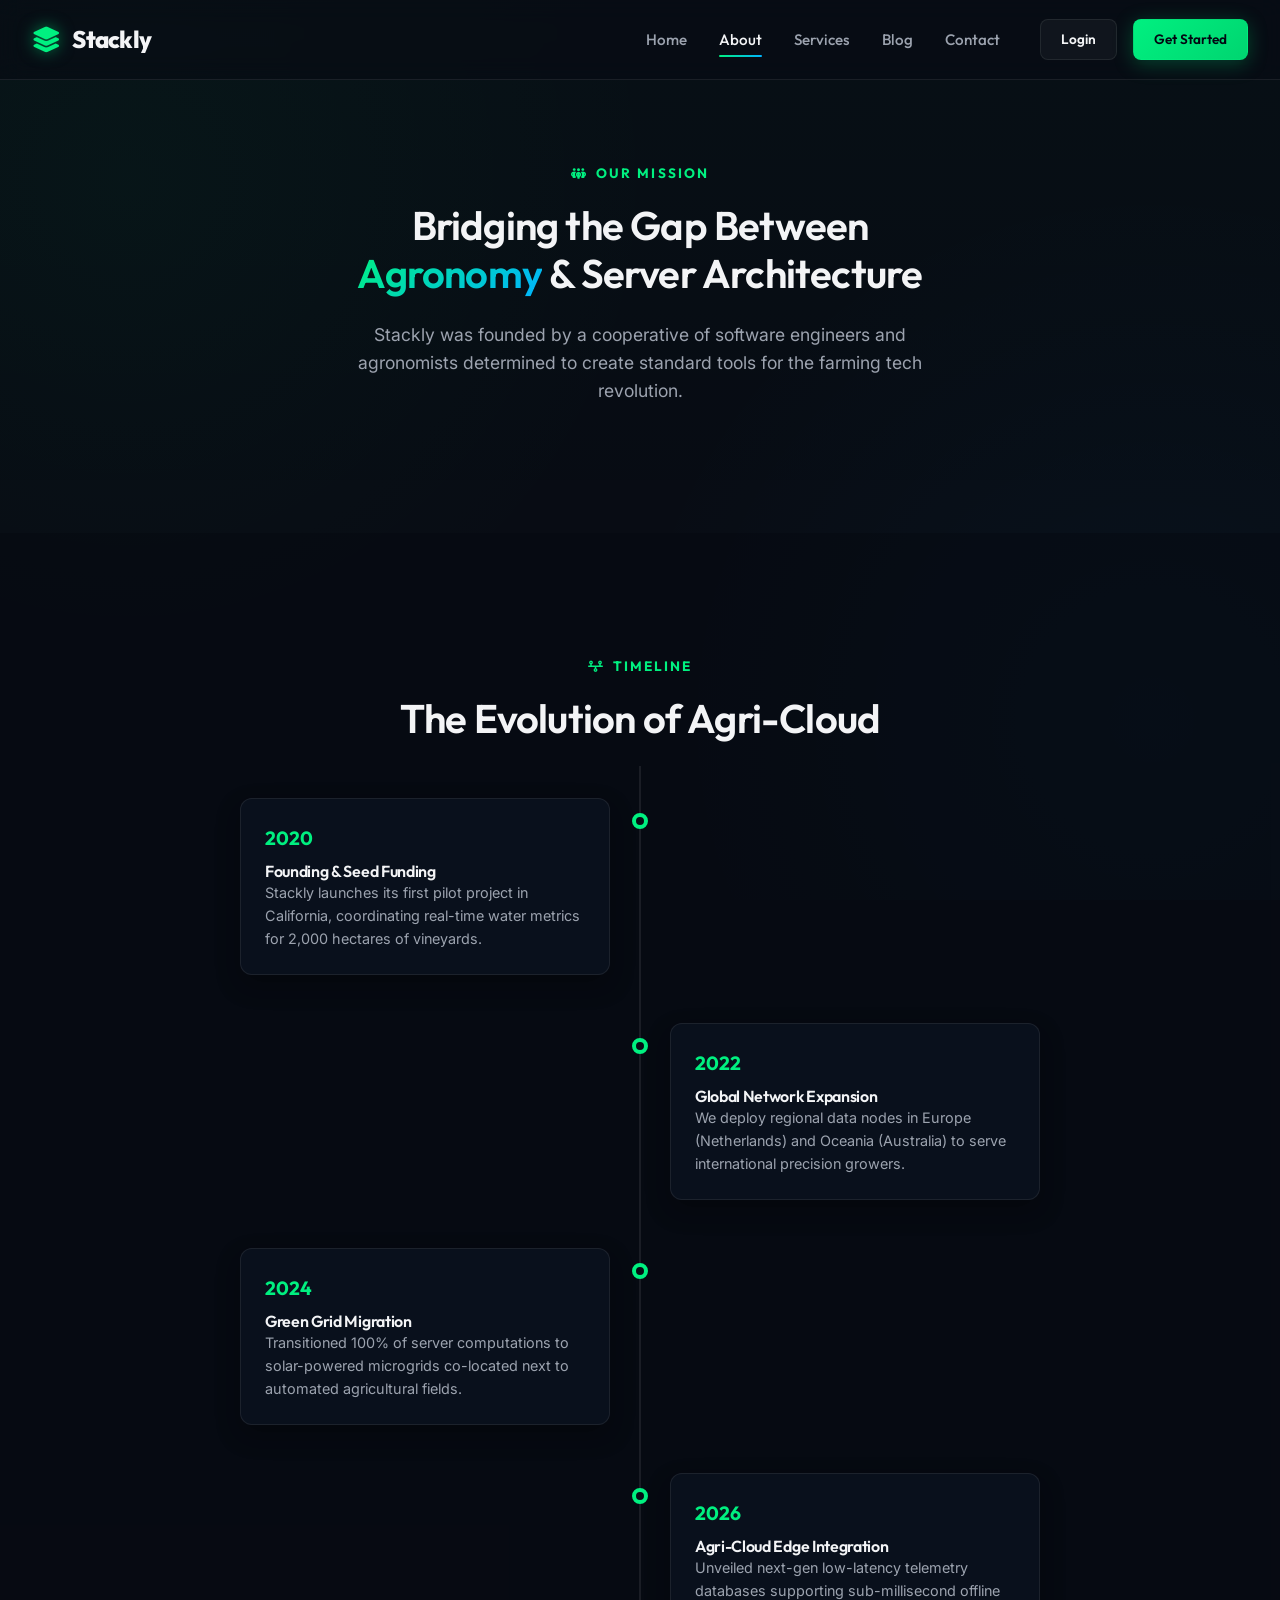
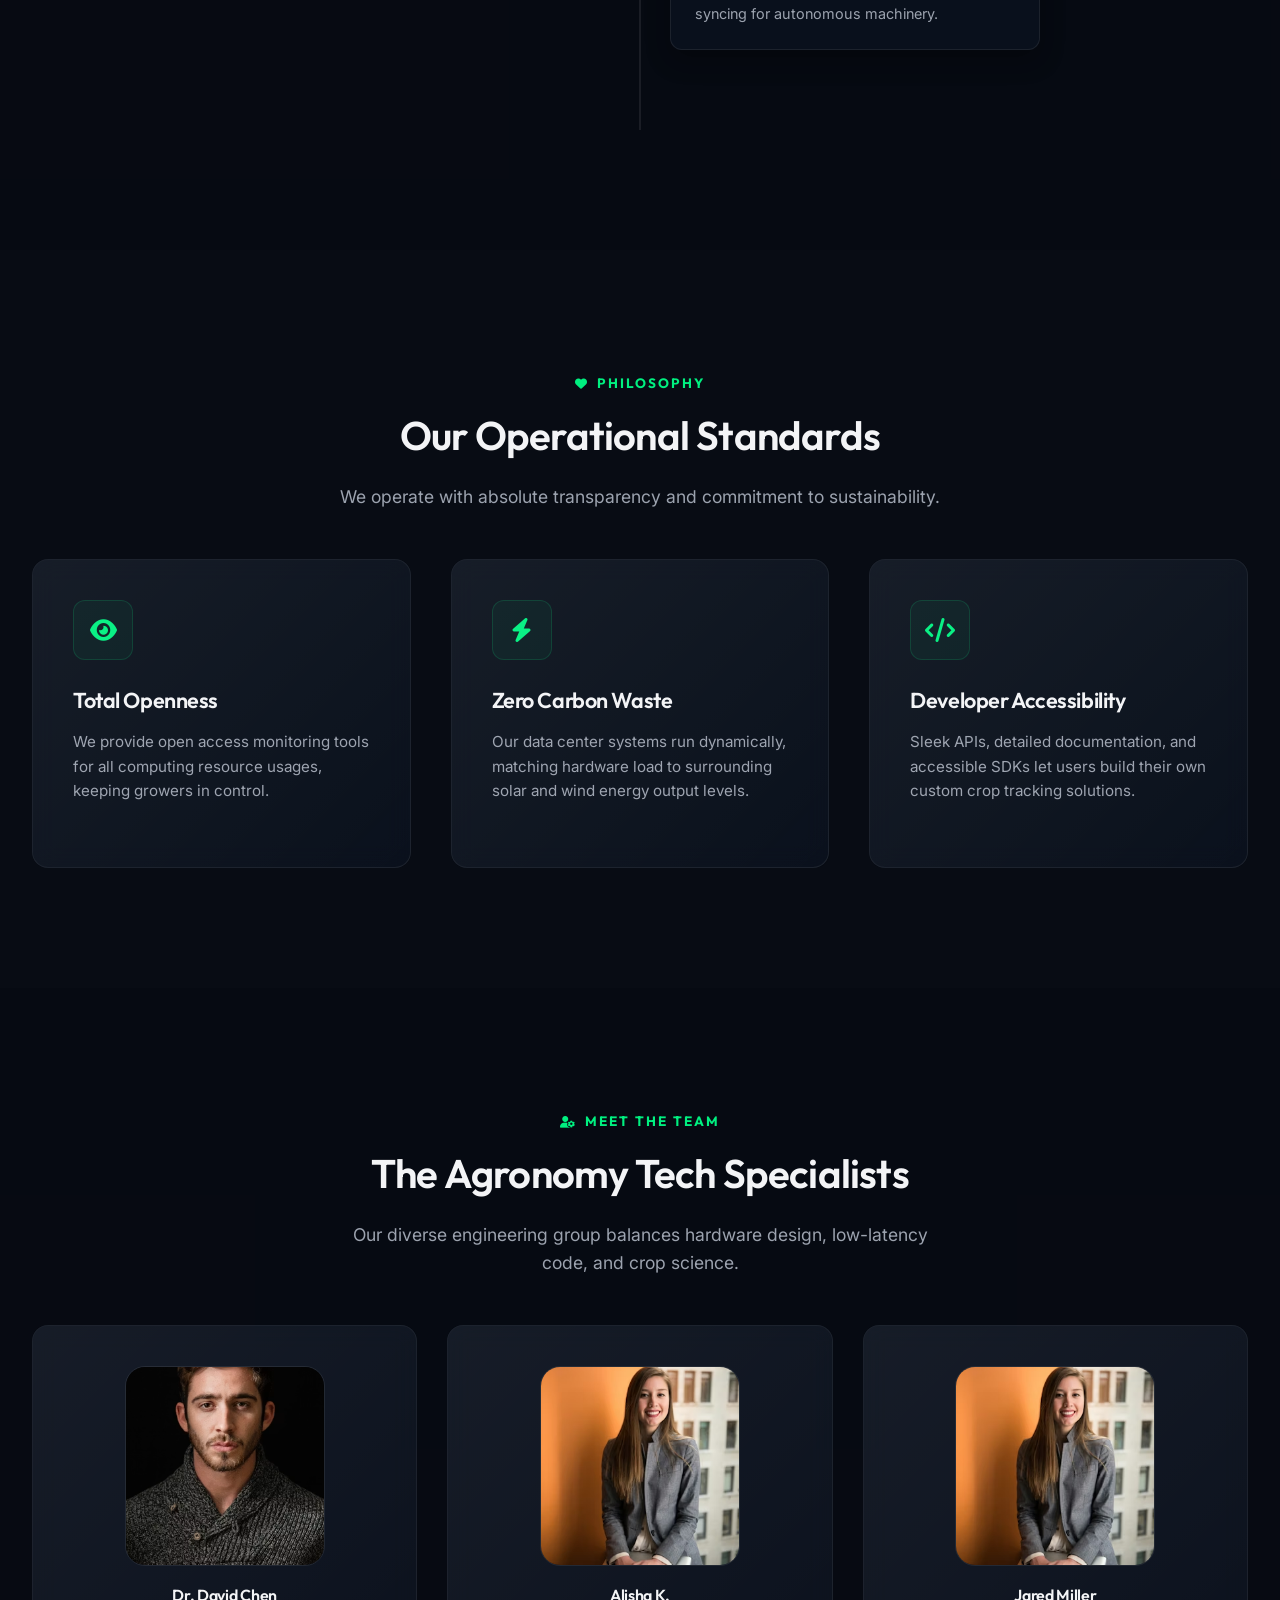
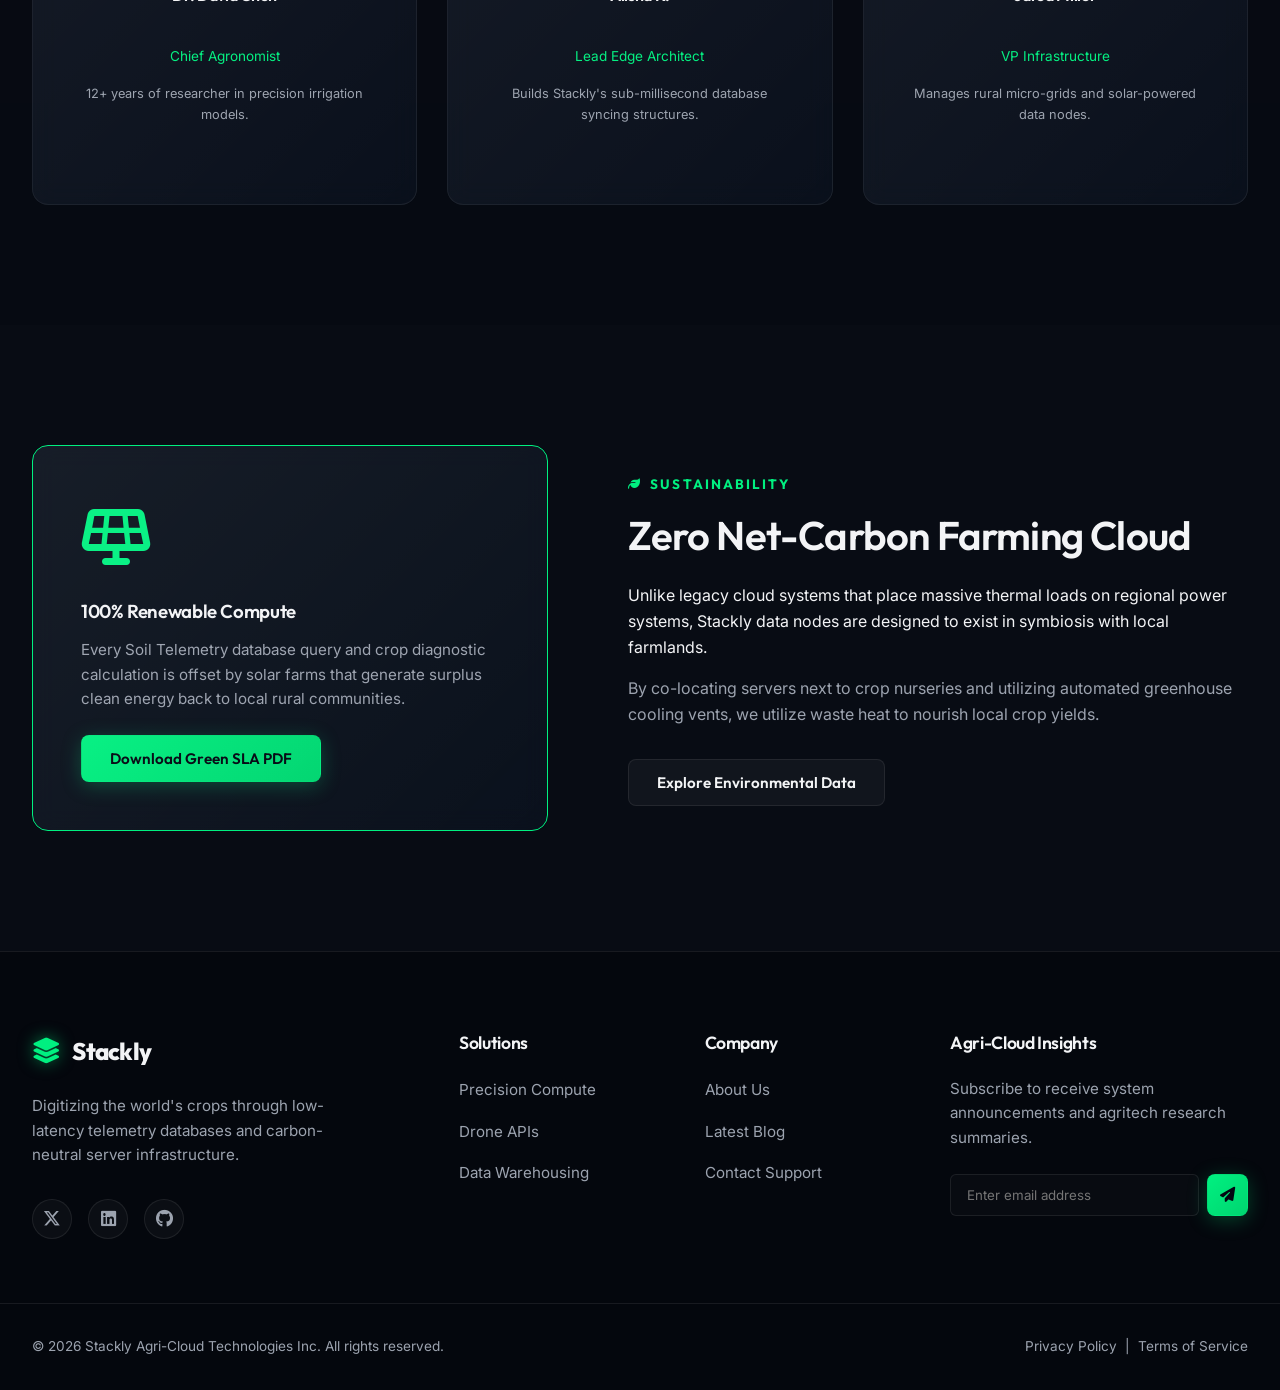
==== commit f9ebe7ce: "Fixed tester bugs and UI improvements" ====
--- a/about.html
+++ b/about.html
@@ -183,20 +183,11 @@
       </div>
 
       <div class="team-grid">
-        <!-- Member 1 -->
-        <div class="team-card card-glass reveal">
-          <div class="team-avatar-wrapper">
-            <img src="https://images.unsplash.com/photo-1534067783941-51c9c23eccfd?auto=format&fit=crop&w=300&q=80&fm=webp" alt="CEO Avatar" loading="lazy">
-          </div>
-          <h4 class="font-title">Sarah Jenkins</h4>
-          <p style="color:var(--primary); font-size:0.85rem; margin-bottom:0.5rem;">Co-Founder & CEO</p>
-          <p style="color:var(--text-muted); font-size:0.8rem;">Former lead systems architect at Google Cloud.</p>
-        </div>
 
         <!-- Member 2 -->
         <div class="team-card card-glass reveal">
           <div class="team-avatar-wrapper">
-            <img src="https://images.unsplash.com/photo-1506794778202-cad84cf45f1d?auto=format&fit=crop&w=300&q=80&fm=webp" alt="CTO Avatar" loading="lazy">
+            <img src="images/member1.webp" alt="CTO Avatar" loading="lazy">
           </div>
           <h4 class="font-title">Dr. David Chen</h4>
           <p style="color:var(--primary); font-size:0.85rem; margin-bottom:0.5rem;">Chief Agronomist</p>
@@ -206,7 +197,7 @@
         <!-- Member 3 -->
         <div class="team-card card-glass reveal">
           <div class="team-avatar-wrapper">
-            <img src="https://images.unsplash.com/photo-1573496359142-b8d87734a5a2?auto=format&fit=crop&w=300&q=80&fm=webp" alt="Lead Architect Avatar" loading="lazy">
+            <img src="images/member2.webp" alt="Lead Architect Avatar" loading="lazy">
           </div>
           <h4 class="font-title">Alisha K.</h4>
           <p style="color:var(--primary); font-size:0.85rem; margin-bottom:0.5rem;">Lead Edge Architect</p>
@@ -216,7 +207,7 @@
         <!-- Member 4 -->
         <div class="team-card card-glass reveal">
           <div class="team-avatar-wrapper">
-            <img src="https://images.unsplash.com/photo-1519085360753-af0119f7cbe7?auto=format&fit=crop&w=300&q=80&fm=webp" alt="Infrastructure VP Avatar" loading="lazy">
+            <img src="images/member2.webp" alt="Infrastructure VP Avatar" loading="lazy">
           </div>
           <h4 class="font-title">Jared Miller</h4>
           <p style="color:var(--primary); font-size:0.85rem; margin-bottom:0.5rem;">VP Infrastructure</p>
--- a/style.css
+++ b/style.css
@@ -120,12 +120,14 @@
 .gradient-text {
   background: linear-gradient(135deg, var(--primary) 0%, var(--secondary) 100%);
   -webkit-background-clip: text;
+background-clip: text;
   -webkit-text-fill-color: transparent;
 }
 
 .gradient-text-alt {
   background: linear-gradient(135deg, var(--secondary) 0%, var(--accent) 100%);
   -webkit-background-clip: text;
+background-clip: text;
   -webkit-text-fill-color: transparent;
 }
 
@@ -1972,6 +1974,7 @@
   line-height: 1;
   background: linear-gradient(135deg, var(--primary) 0%, var(--secondary) 100%);
   -webkit-background-clip: text;
+background-clip: text;
   -webkit-text-fill-color: transparent;
   margin-bottom: 1.5rem;
   filter: drop-shadow(0 0 15px rgba(0, 240, 128, 0.25));
@@ -2333,3 +2336,519 @@
     font-size: 2rem;
   }
 }
+#loader{
+    position:fixed;
+    top:0;
+    left:0;
+    width:100%;
+    height:100vh;
+    background:#0a192f;
+    display:flex;
+    justify-content:center;
+    align-items:center;
+    flex-direction:column;
+    z-index:99999;
+}
+
+.spinner{
+    width:60px;
+    height:60px;
+    border:5px solid #ddd;
+    border-top:5px solid #4CAF50;
+    border-radius:50%;
+    animation:spin 1s linear infinite;
+}
+
+@keyframes spin{
+    from{transform:rotate(0deg);}
+    to{transform:rotate(360deg);}
+}
+.cta-section{
+    padding:100px 20px;
+    background:linear-gradient(135deg,#1b5e20,#4caf50);
+    color:#fff;
+    text-align:center;
+}
+
+.cta-badge{
+    display:inline-block;
+    background:rgba(255,255,255,0.2);
+    padding:10px 20px;
+    border-radius:30px;
+    margin-bottom:20px;
+    font-weight:600;
+}
+
+.cta-section h2{
+    font-size:48px;
+    font-weight:700;
+    margin-bottom:20px;
+}
+
+.cta-section p{
+    max-width:700px;
+    margin:auto;
+    margin-bottom:35px;
+    font-size:18px;
+    line-height:1.8;
+}
+
+.cta-buttons{
+    display:flex;
+    justify-content:center;
+    gap:20px;
+    flex-wrap:wrap;
+}
+
+.cta-btn-primary,
+.cta-btn-secondary{
+    text-decoration:none;
+    padding:15px 35px;
+    border-radius:50px;
+    font-weight:600;
+    transition:.3s;
+}
+
+.cta-btn-primary{
+    background:#fff;
+    color:#1b5e20;
+}
+
+.cta-btn-secondary{
+    border:2px solid #fff;
+    color:#fff;
+}
+
+.cta-btn-primary:hover,
+.cta-btn-secondary:hover{
+    transform:translateY(-4px);
+}
+.cta-section{
+    padding:100px 20px;
+    text-align:center;
+    background:linear-gradient(
+        135deg,
+        #1b5e20 0%,
+        #2e7d32 35%,
+        #43a047 70%,
+        #66bb6a 100%
+    );
+    color:#fff;
+    position:relative;
+    overflow:hidden;
+}
+.cta-section::before{
+    content:"";
+    position:absolute;
+    width:300px;
+    height:300px;
+    background:rgba(255,255,255,0.08);
+    border-radius:50%;
+    top:-120px;
+    left:-120px;
+}
+
+.cta-section::after{
+    content:"";
+    position:absolute;
+    width:250px;
+    height:250px;
+    background:rgba(255,255,255,0.05);
+    border-radius:50%;
+    bottom:-100px;
+    right:-100px;
+}
+.cta-btn-primary{
+    background:#4CAF50;
+    color:#fff;
+}
+.testimonials-section{
+    padding:100px 0;
+    background:#f8faf8;
+}
+
+.testimonial-card{
+    background:#fff;
+    padding:35px;
+    border-radius:20px;
+    text-align:center;
+    box-shadow:0 10px 30px rgba(0,0,0,.08);
+    transition:.4s;
+    height:100%;
+}
+
+.testimonial-card:hover{
+    transform:translateY(-10px);
+}
+
+.testimonial-card img{
+    width:90px;
+    height:90px;
+    border-radius:50%;
+    object-fit:cover;
+    margin-bottom:20px;
+    border:4px solid #4CAF50;
+}
+
+.testimonial-card h4{
+    margin-bottom:10px;
+    font-weight:700;
+}
+
+.stars{
+    color:#ffc107;
+    font-size:18px;
+    margin-bottom:15px;
+}
+
+.testimonial-card p{
+    color:#666;
+    line-height:1.8;
+}
+.testimonial-card img{
+    width:100px;
+    height:100px;
+    object-fit:cover;
+    border-radius:50%;
+    border:4px solid #4CAF50;
+}
+.section-title span{
+    color:#4CAF50;
+    font-weight:600;
+}
+
+.section-title h2{
+    color:#1b2a4a !important;
+    font-size:48px;
+    font-weight:700;
+}
+
+.section-title p{
+    color:#666 !important;
+    font-size:18px;
+}
+.testimonial-card h4{
+    color:#222 !important;
+    font-size:24px;
+    font-weight:700;
+}
+
+.testimonial-card p{
+    color:#555 !important;
+    font-size:16px;
+    line-height:1.8;
+}
+.testimonials-section{
+    padding:100px 0;
+    background:#f5f8f5;
+}
+
+.testimonial-card{
+    background:#fff;
+    border-radius:20px;
+    padding:30px;
+    text-align:center;
+    box-shadow:0 10px 25px rgba(0,0,0,.08);
+    height:100%;
+}
+
+.testimonial-card img{
+    width:100px;
+    height:100px;
+    border-radius:50%;
+    object-fit:cover;
+    margin-bottom:15px;
+    border:4px solid #4CAF50;
+}
+
+.testimonial-card h4{
+    color:#222;
+    font-weight:700;
+}
+
+.testimonial-card p{
+    color:#555;
+}
+
+.stars{
+    color:#ffc107;
+    margin:10px 0;
+}
+.footer-social a{
+    width:45px;
+    height:45px;
+    display:flex;
+    align-items:center;
+    justify-content:center;
+    border-radius:50%;
+    background:#fff;
+    transition:.3s;
+    text-decoration:none;
+}
+
+/* Facebook */
+.footer-social a:nth-child(1){
+    color:#1877F2;
+}
+
+/* Twitter/X */
+.footer-social a:nth-child(2){
+    color:#1DA1F2;
+}
+
+/* LinkedIn */
+.footer-social a:nth-child(3){
+    color:#0A66C2;
+}
+
+/* Instagram */
+.footer-social a:nth-child(4){
+    color:#E4405F;
+}
+
+/* Hover */
+.footer-social a:hover{
+    transform:translateY(-5px);
+    box-shadow:0 10px 20px rgba(0,0,0,.15);
+}
+.footer-social{
+    display:flex;
+    align-items:center;
+    gap:15px;
+    margin-top:25px;
+    flex-wrap:wrap;
+}
+
+.footer-social a{
+    width:45px;
+    height:45px;
+    border-radius:50%;
+    display:flex;
+    align-items:center;
+    justify-content:center;
+    background:#fff;
+    text-decoration:none;
+    transition:.3s;
+}
+
+.footer-social a:hover{
+    transform:translateY(-5px);
+}
+@media (max-width: 991px){
+
+    .navbar-collapse{
+        position: fixed;
+        top: 0;
+        left: -100%;
+        width: 100%;
+        height: 100vh;
+        background: #0b1220;
+        z-index: 9999;
+        padding-top: 100px;
+        transition: 0.4s;
+        text-align: center;
+    }
+
+    .navbar-collapse.show{
+        left: 0;
+    }
+
+    .navbar-nav{
+        gap: 20px;
+    }
+
+    .navbar-nav .nav-link{
+        color: #fff !important;
+        font-size: 22px;
+    }
+
+    .navbar-toggler{
+        z-index: 10000;
+    }
+}
+@media (max-width:991px){
+
+    .navbar-nav{
+        display:flex;
+        flex-direction:column;
+        align-items:center;
+        justify-content:center;
+    }
+
+}
+@media(max-width:768px){
+
+.navbar-collapse{
+    position:fixed;
+    top:0;
+    left:-100%;
+    width:100%;
+    height:100vh;
+    background:#07111f;
+    z-index:9999;
+    transition:0.4s ease;
+    overflow-y:auto;
+}
+
+.navbar-collapse.show{
+    left:0;
+}
+
+.navbar-nav{
+    display:flex;
+    flex-direction:column;
+    align-items:center;
+    justify-content:center;
+    min-height:100vh;
+    gap:25px;
+}
+
+.navbar-nav .nav-link{
+    color:#fff !important;
+    font-size:22px;
+    font-weight:600;
+}
+
+.login-btn,
+.custom-btn{
+    width:220px;
+    text-align:center;
+}
+
+.mobile-close{
+    position:absolute;
+    top:25px;
+    right:25px;
+    color:#fff;
+    font-size:32px;
+    background:none;
+    border:none;
+}
+}
+.menu-toggle{
+    display:none;
+    background:none;
+    border:none;
+    color:white;
+    font-size:24px;
+    cursor:pointer;
+}
+
+@media(max-width:768px){
+
+    .menu-toggle{
+        display:block;
+    }
+
+    .dash-sidebar{
+        position:fixed;
+        top:0;
+        left:-280px;
+        width:260px;
+        height:100vh;
+        z-index:9999;
+        transition:0.4s;
+    }
+
+    .dash-sidebar.active{
+        left:0;
+    }
+
+    .dash-main{
+        width:100%;
+        margin-left:0;
+    }
+}
+@media (max-width:768px){
+
+    .dash-header{
+        display:flex;
+        align-items:flex-start;
+        gap:15px;
+        padding:15px;
+    }
+
+    .menu-toggle{
+        flex-shrink:0;
+        margin-top:5px;
+    }
+
+    .header-content{
+        flex:1;
+    }
+
+    .header-content h1{
+        font-size:32px;
+        line-height:1.2;
+        margin-bottom:8px;
+    }
+
+    .header-content p{
+        font-size:14px;
+    }
+}
+@media (max-width:768px){
+
+    .dash-header{
+        position:relative;
+    }
+
+    .menu-toggle{
+        position:absolute;
+        top:10px;
+        right:10px;
+        z-index:999;
+    }
+}
+.team-card{
+    display:flex;
+    flex-direction:column;
+    align-items:center;
+    text-align:center;
+    height:100%;
+    min-height:480px;
+}
+
+.team-avatar-wrapper{
+    width:220px;
+    height:220px;
+    overflow:hidden;
+    border-radius:20px;
+    margin-bottom:20px;
+}
+
+.team-avatar-wrapper img{
+    width:100%;
+    height:100%;
+    object-fit:cover;
+    display:block;
+}
+
+.team-card h4{
+    min-height:50px;
+    margin-bottom:10px;
+}
+
+.team-card p:first-of-type{
+    min-height:30px;
+}
+
+.team-card p:last-of-type{
+    min-height:60px;
+}
+.team-avatar-wrapper{
+    width:200px;
+    height:200px;
+    border-radius:20px;
+    overflow:hidden;
+}
+.team-grid{
+    display:grid;
+    grid-template-columns:repeat(3, 1fr);
+    gap:30px;
+    width:100%;
+}
+
+.team-card{
+    width:100%;
+}
